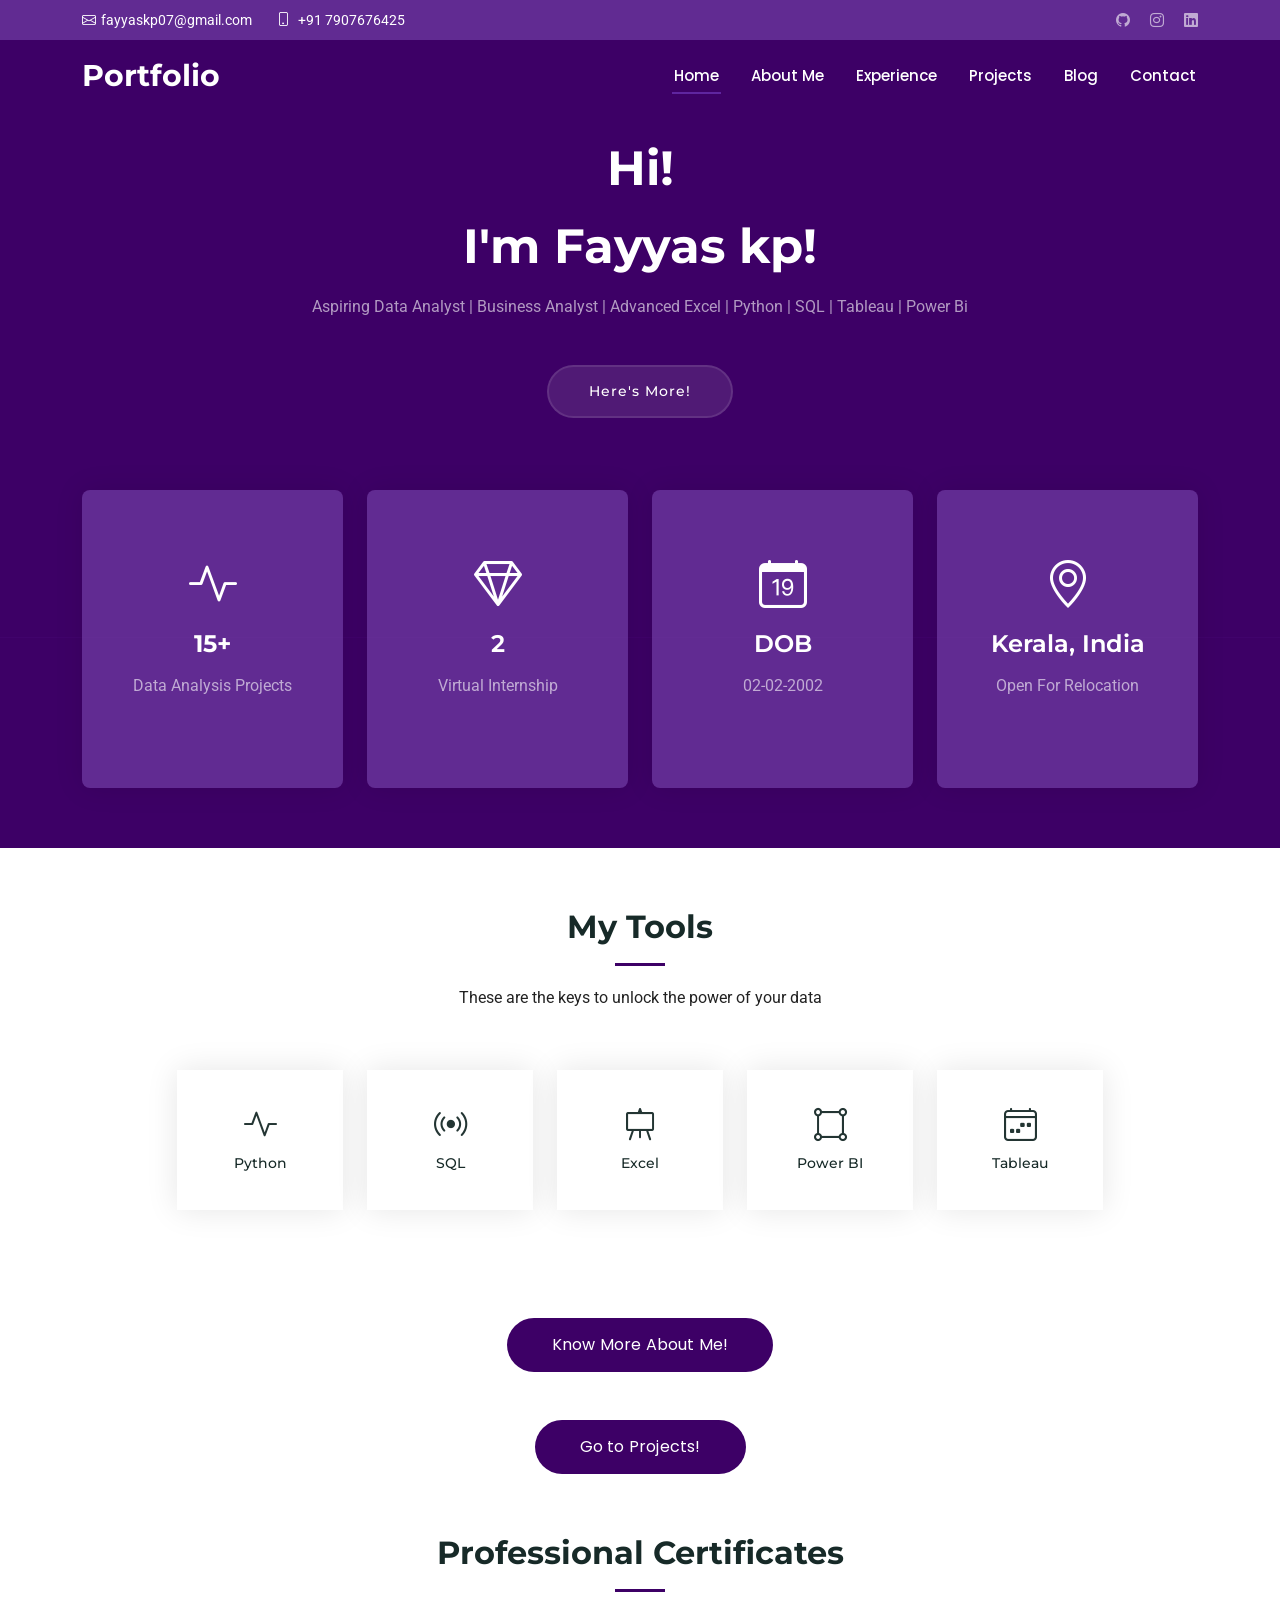
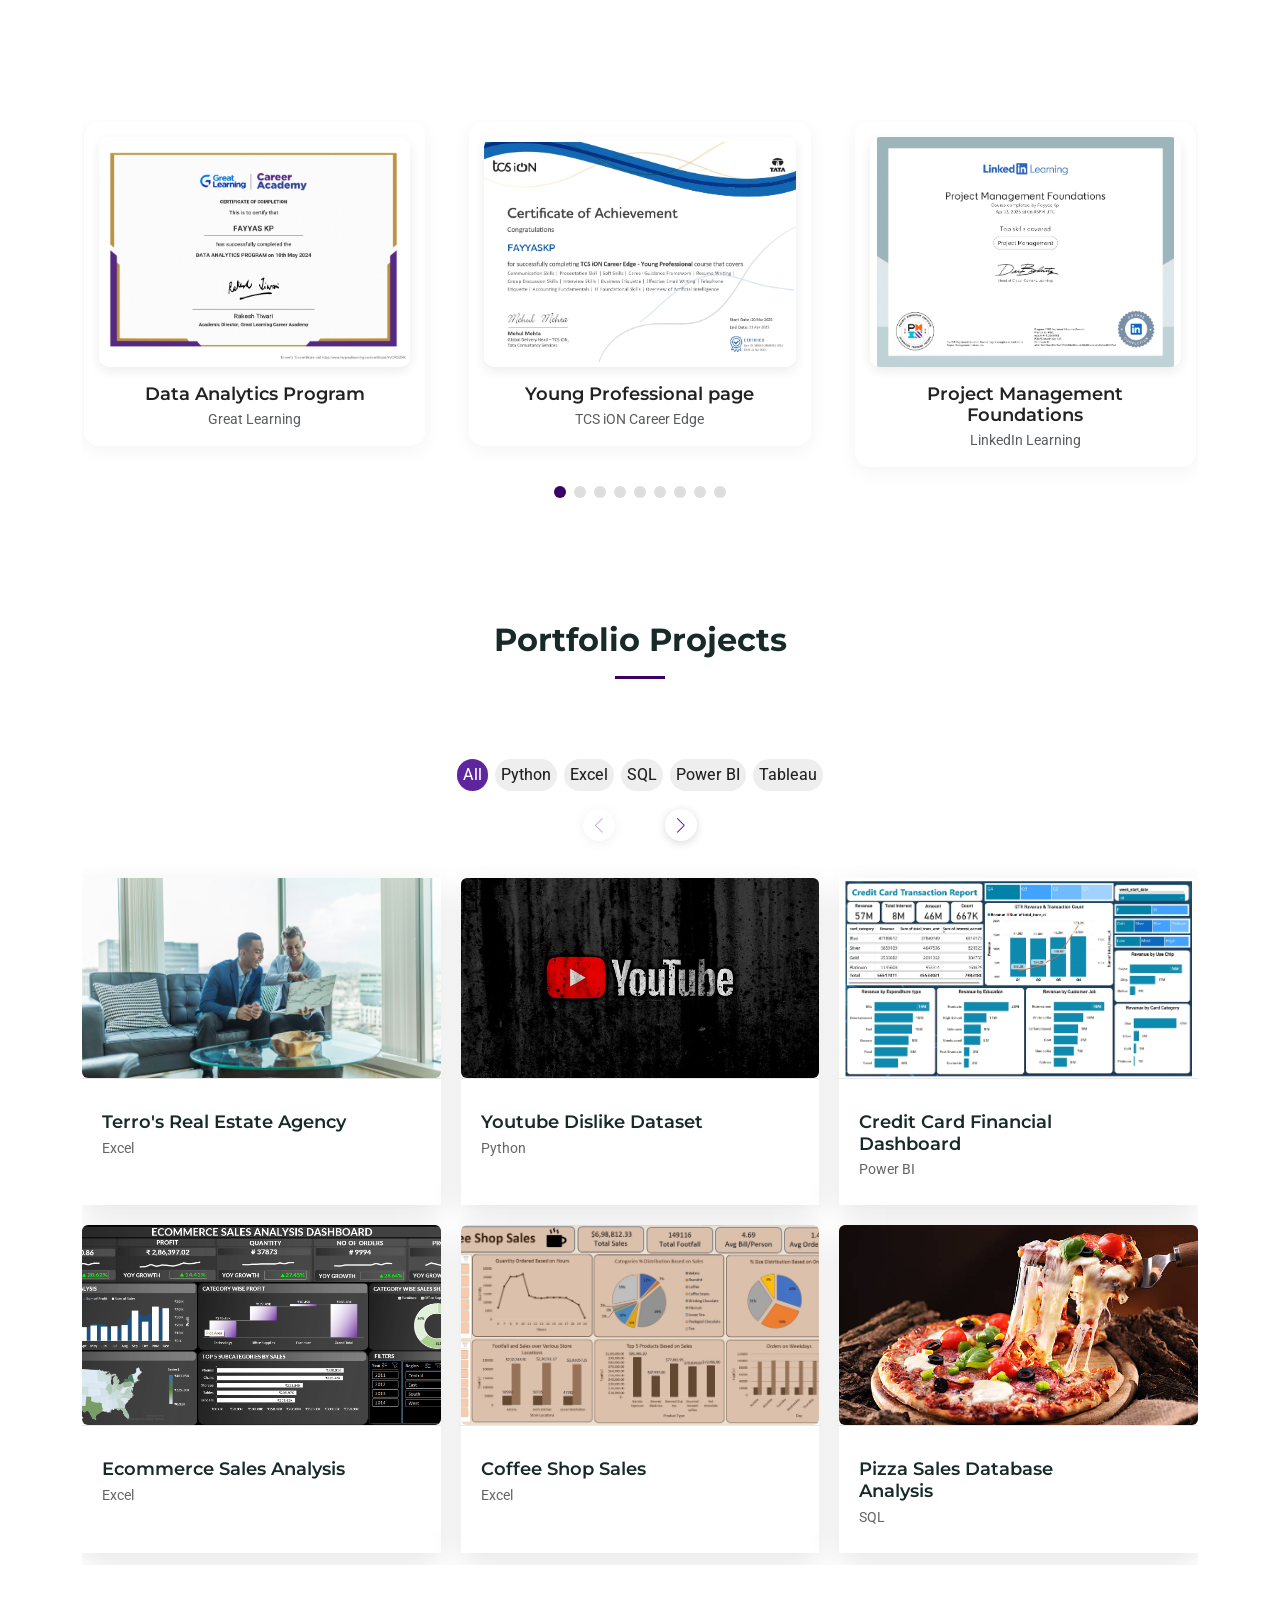
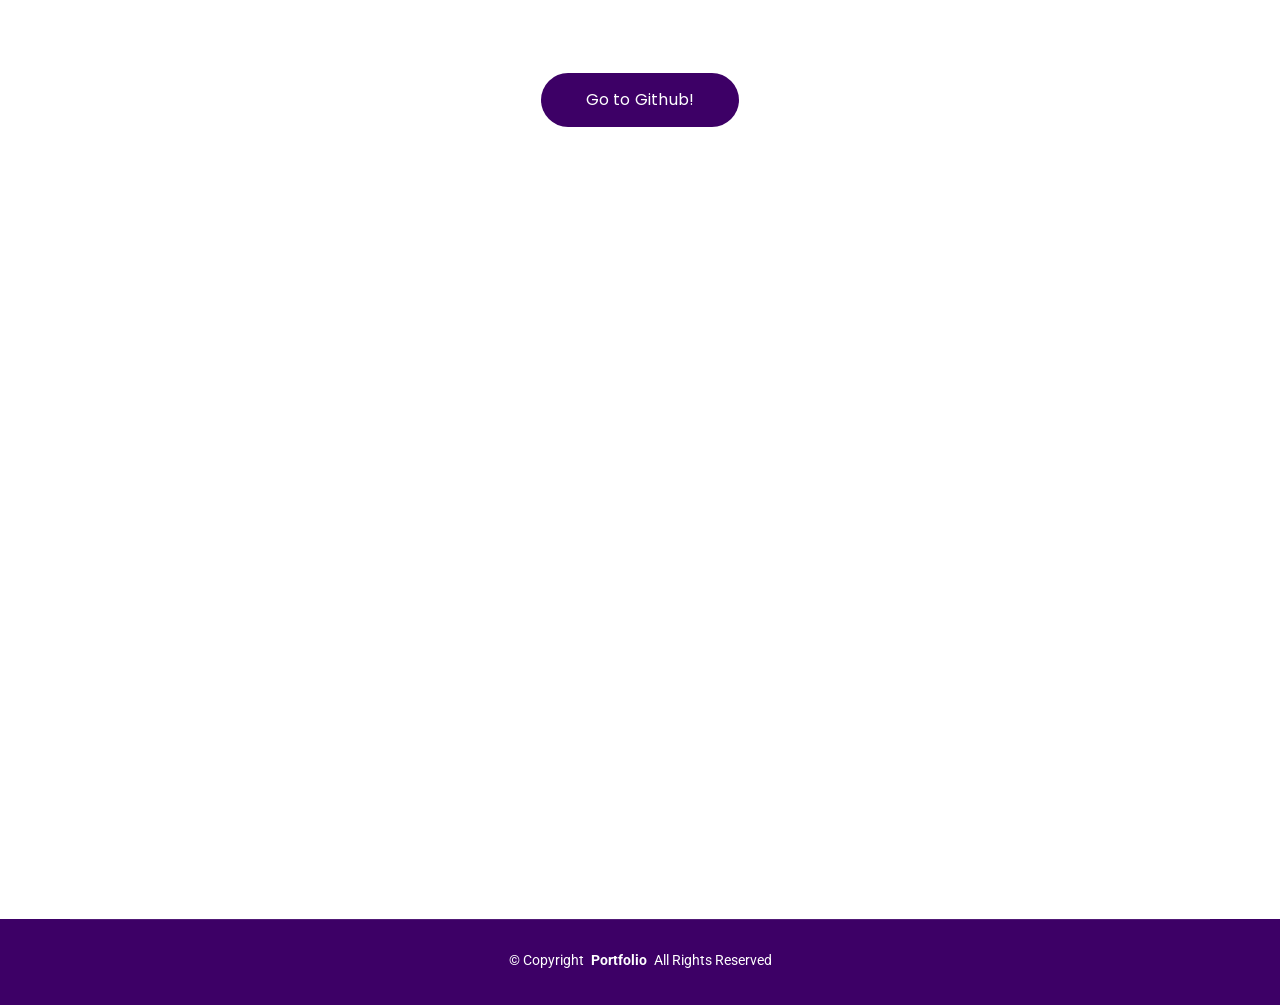
==== index.html @ 555e19c8 "Update index.html" ====
<!DOCTYPE html>
<html lang="en">

<head>
  <meta charset="utf-8">
  <meta content="width=device-width, initial-scale=1.0" name="viewport">
  <title>Index - Impact Bootstrap Template</title>
  <meta name="description" content="">
  <meta name="keywords" content="">

  <!-- Favicons -->
  <link href="assets/img/favicon.png" rel="icon">
  <link href="assets/img/apple-touch-icon.png" rel="apple-touch-icon">

  <!-- Fonts -->
  <link href="https://fonts.googleapis.com" rel="preconnect">
  <link href="https://fonts.gstatic.com" rel="preconnect" crossorigin>
  <link href="https://fonts.googleapis.com/css2?family=Roboto:ital,wght@0,100;0,300;0,400;0,500;0,700;0,900;1,100;1,300;1,400;1,500;1,700;1,900&family=Montserrat:ital,wght@0,100;0,200;0,300;0,400;0,500;0,600;0,700;0,800;0,900;1,100;1,200;1,300;1,400;1,500;1,600;1,700;1,800;1,900&family=Poppins:ital,wght@0,100;0,200;0,300;0,400;0,500;0,600;0,700;0,800;0,900;1,100;1,200;1,300;1,400;1,500;1,600;1,700;1,800;1,900&display=swap" rel="stylesheet">

  <!-- Vendor CSS Files -->
  <link href="assets/vendor/bootstrap/css/bootstrap.min.css" rel="stylesheet">
  <link href="assets/vendor/bootstrap-icons/bootstrap-icons.css" rel="stylesheet">
  <link href="assets/vendor/aos/aos.css" rel="stylesheet">
  <link href="assets/vendor/glightbox/css/glightbox.min.css" rel="stylesheet">
  <link href="assets/vendor/swiper/swiper-bundle.min.css" rel="stylesheet">

  <!-- Main CSS File -->
  <link href="assets/css/main.css" rel="stylesheet">

  <!-- =======================================================
  * Template Name: Impact
  * Template URL: https://bootstrapmade.com/impact-bootstrap-business-website-template/
  * Updated: Aug 07 2024 with Bootstrap v5.3.3
  * Author: BootstrapMade.com
  * License: https://bootstrapmade.com/license/
  ======================================================== -->
</head>

<body class="index-page">

  <header id="header" class="header fixed-top">

    <div class="topbar d-flex align-items-center">
      <div class="container d-flex justify-content-center justify-content-md-between">
   <div class="contact-info d-flex align-items-center">
          <i class="bi bi-envelope d-flex align-items-center"><a href="mailto:fayyaskp07@gmail.com">fayyaskp07@gmail.com</a></i>
          <a href="tel:+917907676425" class="d-flex align-items-center ms-4 text-decoration-none" style="color: white;">
            <i class="bi bi-phone me-2"></i><span>+91 7907676425</span></a>
        </div>

        <div class="social-links d-none d-md-flex align-items-center">
          <a href="https://github.com/Fayyas-kp" class="github"><i class="bi bi-github"></i></a>
          <a href="https://www.instagram.com/fa_yas_._/" class="instagram"><i class="bi bi-instagram"></i></a>
          <a href="https://www.linkedin.com/in/fayyas-kp-225522283/" class="linkedin"><i class="bi bi-linkedin"></i></a>
        </div>
      </div>
    </div><!-- End Top Bar -->

    <div class="branding d-flex align-items-cente">

      <div class="container position-relative d-flex align-items-center justify-content-between">
        <a href="index.html" class="logo d-flex align-items-center">
          <!-- Uncomment the line below if you also wish to use an image logo -->
          <!-- <img src="assets/img/logo.png" alt=""> -->
          <h1 class="sitename">Portfolio</h1>
          <span>.</span>
        </a>

        <nav id="navmenu" class="navmenu">
          <ul>
            <li><a href="index.html" class="active">Home<br></a></li>
            <li><a href="About-Me.html">About Me </a></li>
            <li><a href="#Experience">Experience</a></li>
            <li><a href="#Portfolio Projects">Projects</a></li>
            <li><a href="#">Blog</a></li>
            <li><a href="#contact">Contact</a></li>
          </ul>
          <i class="mobile-nav-toggle d-xl-none bi bi-list"></i>
        </nav>

      </div>

    </div>

  </header>

  <main class="main">

    <!-- Hero Section -->
    <section id="hero" class="hero section accent-background">

      <div class="container" data-aos="fade-up" data-aos-delay="100">
        <div class="row justify-content-center">
          <div class="col-lg-10 d-flex flex-column align-items-center justify-content-center">
            <h2><span>Hi!</span></h2>
            <h2><span class="accent">I'm Fayyas kp!</span></h2>
            <p>Aspiring Data Analyst | Business Analyst | Advanced Excel | Python | SQL | Tableau | Power Bi</p>
            <a href="#My Tools" class="btn-get-started mt-3">Here's More!</a>
          </div>
        </div>
      </div>

      <div class="icon-boxes position-relative" data-aos="fade-up" data-aos-delay="200">
        <div class="container position-relative">
          <div class="row gy-4 mt-5">

            <div class="col-xl-3 col-md-6">
              <div class="icon-box">
                <div class="icon"><i class="bi bi-activity"></i></div>
                <h4 class="title"><a href="" class="stretched-link">15+</a></h4>
                <p>Data Analysis Projects</p>

              </div>
            </div><!--End Icon Box -->

            <div class="col-xl-3 col-md-6">
              <div class="icon-box">
                <div class="icon"><i class="bi bi-gem"></i></div>
                <h5 style="font-weight: 640" class="title"><a href="" class="stretched-link">2</a></h5>
                <p>Virtual Internship</p>

              </div>
            </div><!--End Icon Box -->

            <div class="col-xl-3 col-md-6">
              <div class="icon-box">
                <div class="icon"><i class="bi bi-calendar-date"></i></div>
                <h5 style="font-weight: 640"class="title"><a href="" class="stretched-link">DOB</a></h5>
                <p>02-02-2002</p>

              </div>
            </div><!--End Icon Box -->

            <div class="col-xl-3 col-md-6">
              <div class="icon-box">
                <div class="icon"><i class="bi bi-geo-alt"></i></div>
                <h5 style="font-weight: 640" class="title"><a href="" class="stretched-link">Kerala, India</a></h5>
                <p>Open For Relocation</p>

              </div>
            </div><!--End Icon Box -->

          </div>
        </div>
      </div>

    </section><!-- /Hero Section -->

  <!-- My Tools Section -->
<section id="My Tools" class="services section">

  <!-- Section Title -->
  <div class="container section-title" data-aos="fade-up">
    <h2>My Tools</h2>
    <p>These are the keys to unlock the power of your data</p>
  </div><!-- End Section Title -->

  <div class="container">
    <!-- Center the row horizontally -->
    <div class="row justify-content-center gy-4">

  <div class="col-2">
        <div class="service-item  position-relative">
          <div class="icon">
            <i class="bi bi-activity"></i>
          </div>
          <h5 style="font-size: 13.5px; font-weight: 500;">Python</h5>
          
        </div>
      </div><!-- End Service Item -->

      <div class="col-2">
        <div class="service-item position-relative">
          <div class="icon">
            <i class="bi bi-broadcast"></i>
          </div>
          <h5 style="font-size: 13.5px; font-weight: 500;">SQL</h5>
           </div>
      </div><!-- End Service Item -->

      <div class="col-2">
        <div class="service-item position-relative">
          <div class="icon">
            <i class="bi bi-easel"></i>
          </div>
          <h5 style="font-size: 13.5px; font-weight: 500;">Excel</h5>
         </div>
      </div><!-- End Service Item -->

      <div class="col-2">
        <div class="service-item position-relative">
          <div class="icon">
            <i class="bi bi-bounding-box-circles"></i>
          </div>
          <h5 style="font-size: 13.5px; font-weight: 500;">Power BI</h5>
          </div>
      </div><!-- End Service Item -->

      <div class="col-2">
        <div class="service-item position-relative">
          <div class="icon">
            <i class="bi bi-calendar4-week"></i>
          </div>
          <h5 style="font-size: 13.5px; font-weight: 500;">Tableau</h5>
          </div>
      </div><!-- End Service Item -->

    </div>
  </div>
  
</section><!-- /My Tools Section -->
<div class="d-flex justify-content-center mt-5">
  <a href="About-Me.html" class="rounded-pill" style="background-color: #3D0066; color: white;  
  font-weight: 500; font-size: 16px; font-family: 'Poppins', sans-serif; letter-spacing: 0.2px;
  padding: 15px 45px; text-decoration: none; font-weight: 400;">
    Know More About Me!
  </a>
</div>

  <div class="d-flex justify-content-center mt-5">
    <a href="#Portfolio Projects" class="rounded-pill" style="background-color: #3D0066; color: white; 
      font-weight: 500; font-size: 16px; font-family: 'Poppins', sans-serif; letter-spacing: 0.2px;
    padding: 15px 45px; text-decoration: none; font-weight: 400;">
      Go to Projects!
    </a>
  </div>




 <!-- Certificate Section -->
<section id="Professional Certificates" class="testimonials section">

  <!-- Section Title -->
  <div class="container section-title" data-aos="fade-up">
    <h2>Professional Certificates</h2>
  </div><!-- End Section Title -->

<!-- CERTIFICATE SLIDER SECTION -->
<section class="portfolio-images-slider py-5 certificate-section">
  <div class="container" data-aos="fade-up">
    <div class="portfolio-details-slider swiper init-swiper">

      <!-- Swiper Configuration -->
      <script type="application/json" class="swiper-config">
        {
          "loop": true,
          "speed": 600,
          "autoplay": {
            "delay": 2000
          },
          "slidesPerView": 3,
          "spaceBetween": 40,
          "navigation": {
            "nextEl": ".swiper-button-next",
            "prevEl": ".swiper-button-prev"
          },
          "pagination": {
            "el": ".swiper-pagination",
            "type": "bullets",
            "clickable": true
          },
          "breakpoints": {
            "0": { "slidesPerView": 1 },
            "768": { "slidesPerView": 2 },
            "1024": { "slidesPerView": 3 }
          }
        }
      </script>

      <!-- Swiper Slides -->
      <div class="swiper-wrapper">

        <!-- Slide Template -->
        <div class="swiper-slide">
          <div class="certificate-card">
            <a href="https://www.mygreatlearning.com/certificate/YVCRGZRK" target="_blank">
              <img src="assets/img/Certificates/Data Analytics Program Certificate.jpg" class="certificate-img" alt="Data Analytics Program ">
            </a>
            <div class="text-center mt-3">
              <h5 class="card-title">Data Analytics Program</h5>
              <p class="card-subtitle text-muted">Great Learning</p>
            </div>
          </div>
        </div>

        <div class="swiper-slide">
          <div class="certificate-card">
              <img src="assets/img/Certificates/TCS iON Career Edge - Young Professional page.jpg" class="certificate-img" alt="Young Professional page">
            </a>
            <div class="text-center mt-3">
              <h5 class="card-title"> Young Professional page</h5>
              <p class="card-subtitle text-muted">TCS iON Career Edge</p>
            </div>
          </div>
        </div>

        <div class="swiper-slide">
          <div class="certificate-card">
            <a href="https://www.linkedin.com/learning/certificates/a11207e4900aa322e76e027fb36f8b30fecb1265b382ed1ca9e367ce380407ed?trk=share_certificate" target="_blank">
              <img src="assets/img/Certificates/Project Management Foundations - LinkedIn Learning.jpg" class="certificate-img" alt="Project Management Foundations">
            </a>
            <div class="text-center mt-3">
              <h5 class="card-title">Project Management Foundations</h5>
              <p class="card-subtitle text-muted">LinkedIn Learning</p>
            </div>
          </div>
        </div>

        <div class="swiper-slide">
          <div class="certificate-card">
            <a href="https://www.linkedin.com/learning/certificates/b6f7dbf66c6043f0cdc0f43d8ed5de3b282ab712cadaec8609ba0431cdc5e889?trk=share_certificate" target="_blank">
              <img src="assets/img/Certificates/Career Essentials in System Administration - Microsoft and LinkedIn.jpg" class="certificate-img" alt="Project Management Foundations">
            </a>
            <div class="text-center mt-3">
              <h5 class="card-title">Career Essentials in System Administration</h5>
              <p class="card-subtitle text-muted">Microsoft and LinkedIn</p>
            </div>
          </div>
        </div>

        <div class="swiper-slide">
          <div class="certificate-card">
            <a href="https://coursera.org/share/859c8447cb811071d161c494ba2b3719" target="_blank">
              <img src="assets/img/Certificates/SQL Basic- HackerRank.jpg" class="certificate-img" alt="SQL Advanced">
            </a>
            <div class="text-center mt-3">
              <h5 class="card-title">SQL Advanced</h5>
              <p class="card-subtitle text-muted">HackerRank</p>
            </div>
          </div>
        </div>
        
        <div class="swiper-slide">
          <div class="certificate-card">
            <a href="https://coursera.org/share/859c8447cb811071d161c494ba2b3719" target="_blank">
              <img src="assets/img/Certificates/Introduction to Generative AI.jpg" class="certificate-img" alt="Introduction to Generative AI">
            </a>
            <div class="text-center mt-3">
              <h5 class="card-title">Introduction to Generative AI</h5>
              <p class="card-subtitle text-muted">Coursera/p>
            </div>
          </div>
        </div>

        <div class="swiper-slide">
          <div class="certificate-card">
            <a href="https://www.life-global.org/certificate/4db1b8c9-41a8-4c95-a7a2-7c8b2720ee80" target="_blank">
              <img src="assets/img/Certificates/Data Science & Analytics HP LIFE.jpg" class="certificate-img" alt="Data Science & Analytics">
            </a>
            <div class="text-center mt-3">
              <h5 class="card-title">Data Science & Analytics</h5>
              <p class="card-subtitle text-muted">HP LIFE</p>
            </div>
          </div>
        </div>

        <div class="swiper-slide">
          <div class="certificate-card">
              <img src="assets/img/Certificates/Data Analytics and Visualization Job Simulation.jpg" class="certificate-img" alt="Data Analytics  - Accenture">
            </a>
            <div class="text-center mt-3">
              <h5 class="card-title">Data Analytics - Accenture</h5>
              <p class="card-subtitle text-muted">Forage</p>
            </div>
          </div>
        </div>

        <div class="swiper-slide">
          <div class="certificate-card">
              <img src="assets/img/Certificates/Data Visualisation Empowering Business with Effective Insights - TATA.jpg" class="certificate-img" alt="Data Visualisation - TATA ">
            </a>
            <div class="text-center mt-3">
              <h5 class="card-title">Data Visualisation - TATA </h5>
              <p class="card-subtitle text-muted">Forage</p>
            </div>
          </div>
        </div>

      </div>

      <!-- Navigation & Pagination -->
       <div class="swiper-button-prev custom-nav"></div>
      <div class="swiper-button-next custom-nav"></div>
      <div class="swiper-pagination"></div>
    </div>
  </div>
</section>

<style>

  
  .certificate-card {
    background: #fff;
    padding: 15px;
    border-radius: 15px;
    box-shadow: 0 4px 20px rgba(0, 0, 0, 0.05);
    transition: transform 0.3s ease;
  }

  .certificate-card:hover {
    transform: translateY(-5px);
  }

  .certificate-img {
    width: 100%;
    height: 230px;
    object-fit: contain;
    border-radius: 10px;
    box-shadow: 0 4px 12px rgba(0, 0, 0, 0.08);
    display: block;
    margin: 0 auto;
    transition: transform 0.3s ease;
  }

  .certificate-img:hover {
    transform: scale(1.03);
  }

  .card-title {
    font-size: 1.1rem;
    font-weight: 600;
    margin-bottom: 5px;
  }

  .card-subtitle {
    font-size: 0.9rem;
    color: #666;
  }

  /* Swiper Container Adjustments */
  .portfolio-details-slider {
    position: relative;
  }

  /* Hide Swiper nav only in certificate section */
.certificate-section .swiper-button-prev,
.certificate-section .swiper-button-next {
  display: none;
}

  
  /* Optional: Adjust space between cards if needed */
  .swiper-slide {
    padding:  2px; /* Adjust spacing between slides (cards) */
  }

  /* Adjustments for responsive design */
  @media (max-width: 768px) {
    .swiper-slide {
      padding: 0 5px; /* Reduce space between cards on smaller screens */
    }
  }
</style>












<!-- Swiper CSS -->
<link rel="stylesheet" href="https://cdn.jsdelivr.net/npm/swiper@10/swiper-bundle.min.css" />

<style>
  .portfolio-filters-wrapper {
    display: flex;
    justify-content: center;
    align-items: center;
    gap: 7px;
    margin-bottom: 20px;
    flex-wrap: wrap;
    font-weight: 430;
    position: relative;
  }

  .portfolio-flters {
    list-style: none;
    padding: 0;
    margin: 0;
    display: flex;
    gap: 7px;
    flex-wrap: wrap;
    justify-content: center;
  }

.portfolio-flters li {
  cursor: pointer;
  padding: 4px 6px;
  background-color: #eee;
  border-radius: 18px;
  transition: background-color 0.01s linear, color 0.01s linear, transform 0.01s linear;
  user-select: none;
}

  .portfolio-flters li.filter-active {
    background-color: #5F259F;
    color: #fff;
  }

 .portfolio-navigation-buttons {
  display: flex;
  justify-content: center;
  align-items: center;
  gap: 50px;
  margin-top: 40px; /* Add margin top to push buttons down */
  margin-bottom: 25px;
}


  .swiper-button-prev,
  .swiper-button-next {
    background: #fff;
    padding: 10px;
    border-radius: 50%;
    box-shadow: 0 2px 10px rgba(0, 0, 0, 0.15);
    cursor: pointer;
    width: 32px;
    height: 32px;
    display: flex;
    align-items: center;
    justify-content: center;
    transition: background-color 0.3s ease;
    color: #5F259F;
    position: static; /* Center below filters */
  }

  .swiper-button-prev::after,
  .swiper-button-next::after {
    font-size: 15px;
    color: #5F259F;
  }

  .swiper-button-prev:hover,
  .swiper-button-next:hover {
    background: #5F259F;
  }

  .swiper-button-prev:hover::after,
  .swiper-button-next:hover::after {
    color: #fff;
  }

  .portfolio-item {
    flex: 0 0 33.3333%;
    max-width: 33.3333%;
    box-sizing: border-box;
    padding: 10px;
  }

  .portfolio-item .portfolio-content img {
    width: 100%;
    height: 200px;
    object-fit: cover;
    border-radius: 6px;
  }

  .swiper-slide > .row {
    display: flex;
    flex-wrap: wrap;
  }

  .portfolio-info h4 {
    margin: 8px 0 4px;
  }

  .portfolio-info p {
    margin: 0;
    color: #555;
    font-size: 0.9rem;
  }

  /* Responsive */
  @media (max-width: 768px) {
    .portfolio-item {
      flex: 0 0 50%;
      max-width: 50%;
    }
  }

  @media (max-width: 480px) {
    .portfolio-item {
      flex: 0 0 100%;
      max-width: 100%;
    }
    .portfolio-navigation-buttons {
      flex-direction: row;
      flex-wrap: wrap;
    }
  }
</style>

<section id="portfolio-projects" class="portfolio section">
  <div class="container section-title" data-aos="fade-up">
    <h2>Portfolio Projects</h2>
  </div>

  <div class="container">
    <!-- Filter Buttons -->
    <div class="portfolio-filters-wrapper">
      <ul class="portfolio-flters" id="portfolioFilters">
        <li data-filter="*" class="filter-active">All</li>
        <li data-filter=".filter-Python">Python</li>
        <li data-filter=".filter-Excel">Excel</li>
        <li data-filter=".filter-SQL">SQL</li>
        <li data-filter=".filter-Power-BI">Power BI</li>
        <li data-filter=".filter-Tableau">Tableau</li>
      </ul>
    </div>

    <!-- Navigation Buttons Below Filters -->
    <div class="portfolio-navigation-buttons">
      <div class="swiper-button-prev"></div>
      <div class="swiper-button-next"></div>
    </div>

    <!-- Swiper Slider -->
    <div class="swiper portfolio-project-swiper">
      <div class="swiper-wrapper" id="portfolioSlidesWrapper">
        <!-- Slides dynamically injected by JS -->
      </div>
    </div>
  </div>
</section>


<!-- Swiper JS -->
<script src="https://cdn.jsdelivr.net/npm/swiper@10/swiper-bundle.min.js"></script>

<script>
  const projects = [
    {
      title: "Terro's Real Estate Agency",
      category: "filter-Excel",
      img: "assets/img/Projects/Excel/Terro's Real Estate Agency/Terro's Real Estate Agency.jpg",
      link: "Terro's Real Estate Agency copy.html"
    },
    {
      title: "Youtube Dislike Dataset",
      category: "filter-Python",
      img: "assets/img/Projects/Python/Youtube Dislike Dataset/youtube_dislike_dataset.jpg",
      link: "Youtube Dislike Dataset.html"
    },
    {
      title: "Credit Card Financial Dashboard",
      category: "filter-Power-BI",
      img: "assets/img/Projects/Power Bi/Credit Card Financial Dashboard/Credit Card Financial Dashboard-Transaction.jpg",
      link: "Credit Card Financial Dashboard.html"
    },
    {
      title: "Ecommerce Sales Analysis",
      category: "filter-Excel",
      img: "assets/img/Projects/Excel/Ecommerce Sales Analysis/Ecommerce Sales Analysis.png",
      link: "Ecommerce Sales Analysis.html"
    },
    {
      title: "Coffee Shop Sales",
      category: "filter-Excel",
      img: "assets/img/Projects/Excel/Coffee Shop Sales/Dashboard.jpg",
      link: "Coffee Shop Sales.html"
    },
    {
      title: "Pizza Sales Database Analysis",
      category: "filter-SQL",
      img: "assets/img/Projects/SQL/Pizza Sales Database Analysis Project/Pizza.jpg",
      link: "Pizza Sales Database Analysis Project.html"
    },
    {
      title: "Music Database Analysis",
      category: "filter-SQL",
      img: "assets/img/Projects/SQL/Music Database Analysis/Music_Store.jpg",
      link: "Music Database Analysis.html"
    },
    {
      title: "Vrinda Store Data Analysis",
      category: "filter-Excel",
      img: "assets/img/Projects/Excel/Vrinda Store Data Analysis/Vrinda Store Data Dashboard.jpg",
      link: "Vrinda Store Data Analysis.html"
    },
    {
      title: "Spotify Music Analysis",
      category: "filter-Power-BI",
      img: "assets/img/Projects/Power Bi/Spotify Music Analysis/Spotify Dashboard.jpg",
      link: "Spotify Music Analysis.html"
    },
    {
      title: "Weather Data Analysis",
      category: "filter-Python",
      img: "assets/img/Projects/Python/Weather Data Analysis/The Weather Dataset.jpg",
      link: "Weather Data Analysis.html"
    },
    {
      title: "Airbnb NYC 2019",
      category: "filter-Tableau",
      img: "assets/img/Projects/Tableau/Airbnb NYC 2019/Dashboard.jpg",
      link: "Airbnb NYC 2019.html"
    },
    {
      title: "Car Insurance Claim Analysis",
      category: "filter-Tableau",
      img: "assets/img/Projects/Tableau/Car Insurance Claim Analysis/Dashboards/Dashboard4.jpg",
      link: "Car Insurance Claim Analysis.html"
    },

  ];

  const wrapper = document.getElementById('portfolioSlidesWrapper');

  function renderSlides(filteredProjects) {
    wrapper.innerHTML = '';
    const slides = [];

    for (let i = 0; i < filteredProjects.length; i += 6) {
      const slideProjects = filteredProjects.slice(i, i + 6);
      const projectHTML = slideProjects.map(p => `
        <div class="portfolio-item ${p.category}">
          <div class="portfolio-content h-100">
            <a href="${p.link}">
              <img src="${p.img}" alt="${p.title}">
            </a>
            <div class="portfolio-info">
              <h4><a href="${p.link}" title="More Details">${p.title}</a></h4>
              <p>${p.category.replace("filter-", "").replace("-", " ")}</p>
            </div>
          </div>
        </div>
      `).join('');

      slides.push(`
        <div class="swiper-slide">
          <div class="row">
            ${projectHTML}
          </div>
        </div>
      `);
    }

    wrapper.innerHTML = slides.join('');
    swiper.update();
  }

  const swiper = new Swiper('.portfolio-project-swiper', {
    loop: false,
    navigation: {
      nextEl: '.swiper-button-next',
      prevEl: '.swiper-button-prev',
    },
    spaceBetween: 30,
  });

  renderSlides(projects);

  document.querySelectorAll('#portfolioFilters li').forEach(filterBtn => {
    filterBtn.addEventListener('click', () => {
      document.querySelectorAll('#portfolioFilters li').forEach(btn => btn.classList.remove('filter-active'));
      filterBtn.classList.add('filter-active');

      const filterValue = filterBtn.getAttribute('data-filter');
      const filtered = filterValue === '*' ? projects : projects.filter(p => `.${p.category}` === filterValue || p.category === filterValue.replace('.', ''));
      renderSlides(filtered);
    });
  });
</script>


    
  <div class="d-flex justify-content-center mt-5">
    <a href="https://github.com/Fayyas-kp" class="rounded-pill" style="background-color: #3D0066; color: white; 
      font-weight: 500; font-size: 16px; font-family: 'Poppins', sans-serif; letter-spacing: 0.2px;
    padding: 15px 45px; text-decoration: none; font-weight: 400;">
      Go to Github!
    </a>
  </div>

   

    <!-- Contact Section -->
    <section id="contact" class="contact section">

      <!-- Section Title -->
      <div class="container section-title" data-aos="fade-up">
        <h2>Let's Connect!</h2>
      </div><!-- End Section Title -->

      <div class="container" data-aos="fade-up" data-aos-delay="100">

        <div class="row gx-lg-0 gy-4">

          <div class="col-lg-4">
            <div class="info-container d-flex flex-column align-items-center justify-content-center">
              <div class="info-item d-flex" data-aos="fade-up" data-aos-delay="200">
                <i class="bi bi-geo-alt flex-shrink-0"></i>
                <div>
                  <h3>Location:</h3>
                  <p>India(Open For Relocation)</p>
                </div>
              </div><!-- End Info Item -->

              <div class="info-item d-flex" data-aos="fade-up" data-aos-delay="300">
                <a href="tel:+917907676425">
                  <i class="bi bi-telephone flex-shrink-0"></i>
                </a>
                <div>
                  <h3>Call Us</h3>
                  <p><a href="tel:+917907676425" style="color: white;">+91 7907676425</a></p>
                </div>
              </div><!-- End Info Item -->
              

              <div class="info-item d-flex" data-aos="fade-up" data-aos-delay="400">
                <a href="mailto:fayyaskp07@gmail.com">
                  <i class="bi bi-envelope flex-shrink-0"></i>
                </a>
                <div>
                  <h3>Email:</h3>
                  <p><a href="mailto:fayyaskp07@gmail.com" style="color: white;">fayyaskp07@gmail.com</a></p>
                </div>
              </div><!-- End Info Item -->

              <div class="info-item d-flex" data-aos="fade-up" data-aos-delay="500">
                <a href="https://www.linkedin.com/in/fayyas-kp-225522283/" target="_blank">
                  <i class="bi bi-linkedin flex-shrink-0"></i>
                </a>
                <div>
                  <h3>
                    <a href="https://www.linkedin.com/in/fayyas-kp-225522283/" target="_blank" style="color: white;">LinkedIn:</a>
                  </h3>
                  <p>Let's Chat!</p>
                </div>
              </div><!-- End Info Item -->

            </div>

          </div>

          <div class="col-lg-8">
            <form
            action="https://formspree.io/f/xeoapaev"
            method="POST"
          >
                        <!-- Don't forget to update the email address above! -->
            
              <!-- Optional Settings -->
              <input type="hidden" name="_captcha" value="false">
              <input type="hidden" name="_next" value="https://yourdomain.com/thankyou.html">
            
              <div class="row gy-4">
                <div class="col-md-4">
                  <input type="text" name="name" class="form-control  ms-2" placeholder="Your Name" required>
                </div>
            
                <div class="col-md-6">
                  <input type="email" name="email" class="form-control ms-2" placeholder="Your Email" required>
                </div>
            
                <div class="col-md-12">
                  <input type="text" name="subject" class="form-control ms-2" placeholder="Subject" required>
                </div>
            
                <div class="col-md-12">
                  <textarea name="message" class="form-control ms-2" rows="8" placeholder="Message" required></textarea>
                </div>
            
                <div class="d-flex justify-content-center mt-5">
                  <button type="submit" class="rounded-pill" style="background-color: #3D0066; color: white; 
                    font-weight: 400; font-size: 16px; font-family: 'Poppins', sans-serif; letter-spacing: 0.2px;
                    padding: 15px 45px; border: none;">
                    Send Message
                  </button>
                </div>
              </div>
            </form>
            
            
          </div><!-- End Contact Form -->

        </div>

      </div>

    </section><!-- /Contact Section -->

  </main>

  <footer id="footer" class="footer accent-background">

    <div class="container copyright text-center mt-4">
      <p>© <span>Copyright</span> <strong class="px-1 sitename">Portfolio</strong> <span>All Rights Reserved</span></p>
      <div class="credits">
        <!-- All the links in the footer should remain intact. -->
        <!-- You can delete the links only if you've purchased the pro version. -->
        <!-- Licensing information: https://bootstrapmade.com/license/ -->
        <!-- Purchase the pro version with working PHP/AJAX contact form: [buy-url] -->
      </div>
    </div>

  </footer>

  <!-- Scroll Top -->
  <a href="#" id="scroll-top" class="scroll-top d-flex align-items-center justify-content-center"><i class="bi bi-arrow-up-short"></i></a>

  <!-- Preloader -->
  <div id="preloader"></div>

  <!-- Vendor JS Files -->
  <script src="assets/vendor/bootstrap/js/bootstrap.bundle.min.js"></script>
  <script src="assets/vendor/php-email-form/validate.js"></script>
  <script src="assets/vendor/aos/aos.js"></script>
  <script src="assets/vendor/glightbox/js/glightbox.min.js"></script>
  <script src="assets/vendor/swiper/swiper-bundle.min.js"></script>
  <script src="assets/vendor/purecounter/purecounter_vanilla.js"></script>
  <script src="assets/vendor/imagesloaded/imagesloaded.pkgd.min.js"></script>
  <script src="assets/vendor/isotope-layout/isotope.pkgd.min.js"></script>

  <!-- Main JS File -->
  <script src="assets/js/main.js"></script>

</body>

</html>
---- assets/css/main.css ----
/**
* Template Name: Impact
* Template URL: https://bootstrapmade.com/impact-bootstrap-business-website-template/
* Updated: Aug 07 2024 with Bootstrap v5.3.3
* Author: BootstrapMade.com
* License: https://bootstrapmade.com/license/
*/

/*--------------------------------------------------------------
# Font & Color Variables
# Help: https://bootstrapmade.com/color-system/
--------------------------------------------------------------*/
/* Fonts */
:root {
  --default-font: "Roboto",  system-ui, -apple-system, "Segoe UI", Roboto, "Helvetica Neue", Arial, "Noto Sans", "Liberation Sans", sans-serif, "Apple Color Emoji", "Segoe UI Emoji", "Segoe UI Symbol", "Noto Color Emoji";
  --heading-font: "Montserrat",  sans-serif;
  --nav-font: "Poppins",  sans-serif;
}

/* Global Colors - The following color variables are used throughout the website. Updating them here will change the color scheme of the entire website */
:root { 
  --background-color: #ffffff; /* Background color for the entire website, including individual sections */
  --default-color: #222222; /* Default color used for the majority of the text content across the entire website */
  --heading-color: #172a28; /* Color for headings, subheadings and title throughout the website */
  --accent-color: #3D0066; /* Accent color that represents your brand on the website. It's used for buttons, links, and other elements that need to stand out */
  --surface-color: #ffffff; /* The surface color is used as a background of boxed elements within sections, such as cards, icon boxes, or other elements that require a visual separation from the global background. */
  --contrast-color: #ffffff; /* Contrast color for text, ensuring readability against backgrounds of accent, heading, or default colors. */
}

/* Nav Menu Colors - The following color variables are used specifically for the navigation menu. They are separate from the global colors to allow for more customization options */
:root {
  --nav-color: #ffffff;  /* The default color of the main navmenu links */
  --nav-hover-color:#5F259F; /* Applied to main navmenu links when they are hovered over or active */
  --nav-mobile-background-color: #ffffff; /* Used as the background color for mobile navigation menu */
  --nav-dropdown-background-color: #ffffff; /* Used as the background color for dropdown items that appear when hovering over primary navigation items */
  --nav-dropdown-color: #3D0066; /* Used for navigation links of the dropdown items in the navigation menu. */
  --nav-dropdown-hover-color: #5F259F; /* Similar to --nav-hover-color, this color is applied to dropdown navigation links when they are hovered over. */
}

/* Color Presets - These classes override global colors when applied to any section or element, providing reuse of the sam color scheme. */

.light-background {
  --background-color: #f2f9f9;
  --surface-color: #ffffff;
}

.dark-background {
  --background-color: #060606;
  --default-color: #ffffff;
  --heading-color: #ffffff;
  --surface-color: #252525;
  --contrast-color: #ffffff;
}

.accent-background {
  --background-color:#3D0066;
  --default-color: #ffffff;
  --heading-color: #ffffff;
  --accent-color: #ffffff;
  --surface-color:#5F259F;
  --contrast-color: #ffffff;
}
@media only screen and (max-width: 480px) {
  iframe {
    height: 500px; /* Adjust based on PDF length */
  }
}
/* Smooth scroll */
:root {
  scroll-behavior: smooth;
}



/*--------------------------------------------------------------
# General Styling & Shared Classes
--------------------------------------------------------------*/
body {
  color: var(--default-color);
  background-color: var(--background-color);
  font-family: var(--default-font);
}

a {
  color: var(--accent-color);
  text-decoration: none;
  transition: 0.3s;
}

a:hover {
  color: color-mix(in srgb, var(--accent-color), transparent 25%);
  text-decoration: none;
}

h1,
h2,
h3,
h4,
h5,
h6 {
  color: var(--heading-color);
  font-family: var(--heading-font);
}


/* Pulsating Play Button
------------------------------*/
.pulsating-play-btn {
  width: 94px;
  height: 94px;
  background: radial-gradient(var(--accent-color) 50%, color-mix(in srgb, var(--accent-color), transparent 75%) 52%);
  border-radius: 50%;
  display: block;
  position: relative;
  overflow: hidden;
}

.pulsating-play-btn:before {
  content: "";
  position: absolute;
  width: 120px;
  height: 120px;
  animation-delay: 0s;
  animation: pulsate-play-btn 2s;
  animation-direction: forwards;
  animation-iteration-count: infinite;
  animation-timing-function: steps;
  opacity: 1;
  border-radius: 50%;
  border: 5px solid color-mix(in srgb, var(--accent-color), transparent 30%);
  top: -15%;
  left: -15%;
  background: rgba(198, 16, 0, 0);
}

.pulsating-play-btn:after {
  content: "";
  position: absolute;
  left: 50%;
  top: 50%;
  transform: translateX(-40%) translateY(-50%);
  width: 0;
  height: 0;
  border-top: 10px solid transparent;
  border-bottom: 10px solid transparent;
  border-left: 15px solid #fff;
  z-index: 100;
  transition: all 400ms cubic-bezier(0.55, 0.055, 0.675, 0.19);
}

.pulsating-play-btn:hover:before {
  content: "";
  position: absolute;
  left: 50%;
  top: 50%;
  transform: translateX(-40%) translateY(-50%);
  width: 0;
  height: 0;
  border: none;
  border-top: 10px solid transparent;
  border-bottom: 10px solid transparent;
  border-left: 15px solid #fff;
  z-index: 200;
  animation: none;
  border-radius: 0;
}

.pulsating-play-btn:hover:after {
  border-left: 15px solid var(--accent-color);
  transform: scale(20);
}

@keyframes pulsate-play-btn {
  0% {
    transform: scale(0.6, 0.6);
    opacity: 1;
  }

  100% {
    transform: scale(1, 1);
    opacity: 0;
  }
}



/* PHP Email Form Messages
------------------------------*/
.php-email-form .error-message {
  display: none;
  background: #df1529;
  color: #ffffff;
  text-align: left;
  padding: 15px;
  margin-bottom: 24px;
  font-weight: 600;
}

.php-email-form .sent-message {
  display: none;
  color: #ffffff;
  background:#5F259F;
  text-align: center;
  padding: 15px;
  margin-bottom: 24px;
  font-weight: 600;
}

.php-email-form .loading {
  display: none;
  background: var(--surface-color);
  text-align: center;
  padding: 15px;
  margin-bottom: 24px;
}

.php-email-form .loading:before {
  content: "";
  display: inline-block;
  border-radius: 50%;
  width: 24px;
  height: 24px;
  margin: 0 10px -6px 0;
  border: 3px solid var(--accent-color);
  border-top-color: var(--surface-color);
  animation: php-email-form-loading 1s linear infinite;
}

@keyframes php-email-form-loading {
  0% {
    transform: rotate(0deg);
  }

  100% {
    transform: rotate(360deg);
  }
}




/*--------------------------------------------------------------
# Navigation Menu
--------------------------------------------------------------*/
/* Desktop Navigation */
@media (min-width: 1200px) {
  .navmenu {
    padding: 0;
  }

  .navmenu ul {
    margin: 0;
    padding: 0;
    display: flex;
    list-style: none;
    align-items: center;
  }

  .navmenu li {
    position: relative;
  }

  .navmenu>ul>li {
    white-space: nowrap;
    padding: 15px 14px;
  }

  .navmenu>ul>li:last-child {
    padding-right: 0;
  }

  .navmenu a,
  .navmenu a:focus {
    color: var(--nav-color);
    font-size: 15px;
    padding: 0 2px;
    font-family: var(--nav-font);
    font-weight: 500;
    display: flex;
    align-items: center;
    justify-content: space-between;
    white-space: nowrap;
    transition: 0.3s;
    position: relative;
  }

  .navmenu a i,
  .navmenu a:focus i {
    font-size: 12px;
    line-height: 0;
    margin-left: 5px;
    transition: 0.3s;
  }

  .navmenu>ul>li>a:before {
    content: "";
    position: absolute;
    height: 2px;
    bottom: -6px;
    left: 0;
    background-color: var(--nav-hover-color);
    visibility: hidden;
    width: 0px;
    transition: all 0.3s ease-in-out 0s;
  }

  .navmenu a:hover:before,
  .navmenu li:hover>a:before,
  .navmenu .active:before {
    visibility: visible;
    width: 100%;
  }

  .navmenu li:hover>a,
  .navmenu .active,
  .navmenu .active:focus {
    color: var(--nav-color);
  }

  .navmenu .dropdown ul {
    margin: 0;
    padding: 10px 0;
    background: var(--nav-dropdown-background-color);
    display: block;
    position: absolute;
    visibility: hidden;
    left: 14px;
    top: 130%;
    opacity: 0;
    transition: 0.3s;
    border-radius: 4px;
    z-index: 99;
    box-shadow: 0px 0px 30px rgba(0, 0, 0, 0.1);
  }

  .navmenu .dropdown ul li {
    min-width: 200px;
  }

  .navmenu .dropdown ul a {
    padding: 10px 20px;
    font-size: 15px;
    text-transform: none;
    color: var(--nav-dropdown-color);
  }

  .navmenu .dropdown ul a i {
    font-size: 12px;
  }

  .navmenu .dropdown ul a:hover,
  .navmenu .dropdown ul .active:hover,
  .navmenu .dropdown ul li:hover>a {
    color: var(--nav-dropdown-hover-color);
  }

  .navmenu .dropdown:hover>ul {
    opacity: 1;
    top: 100%;
    visibility: visible;
  }

  .navmenu .dropdown .dropdown ul {
    top: 0;
    left: -90%;
    visibility: hidden;
  }

  .navmenu .dropdown .dropdown:hover>ul {
    opacity: 1;
    top: 0;
    left: -100%;
    visibility: visible;
  }
}

/*--------------------------------------------------------------
/* Global Header */
.header {
  --background-color: #3D0066;
  --heading-color: #ffffff;
  color: var(--default-color);
  transition: all 0.5s;
  z-index: 997;
  background-color: var(--background-color);
}

.header .topbar {
  background-color: color-mix(in srgb, #5F259F 50%, white 10%);
  height: 40px;
  padding: 0;
  font-size: 14px;
  transition: all 0.5s;
}

.header .topbar .contact-info i {
  font-style: normal;
  color: var(--contrast-color);
}

.header .topbar .contact-info i a,
.header .topbar .contact-info i span {
  padding-left: 5px;
  color: var(--contrast-color);
}

@media (max-width: 575px) {
  .header .topbar .contact-info i a,
  .header .topbar .contact-info i span {
    font-size: 13px;
  }
}

.header .topbar .contact-info i a {
  line-height: 0;
  transition: 0.3s;
}

.header .topbar .contact-info i a:hover {
  color: var(--contrast-color);
  text-decoration: underline;
}

.header .topbar .social-links {
  display: flex;
  justify-content: flex-end; /* Ensure social links are positioned at the right */
  z-index: 9999; /* Ensure social links are above other elements */
}

.header .topbar .social-links a {
  color: color-mix(in srgb, var(--contrast-color), transparent 40%);
  line-height: 0;
  transition: 0.3s;
  margin-left: 20px;
}

.header .topbar .social-links a:hover {
  color: var(--contrast-color);
}

@media (max-width: 575px) {
  .header .topbar .social-links {
    display: flex;
    justify-content: center; /* Center the social links on mobile */
    margin-top: 10px;
    z-index: 9999; /* Ensure it appears above other elements */
  }

  .header .topbar .social-links a {
    margin-left: 10px; /* Adjust spacing */
    font-size: 18px; /* Adjust icon size */
    color: var(--contrast-color); /* Ensure icons are visible */
  }
}

/* Branding */
.header .branding {
  min-height: 60px;
  padding: 10px 0;
}

.header .logo {
  line-height: 1;
}

.header .logo img {
  max-height: 36px;
  margin-right: 8px;
}

.header .logo h1 {
  font-size: 30px;
  margin: 0;
  font-weight: 700;
  color: var(--heading-color);
}

.header .logo span {
  font-size: 32px;
  margin-left: 2px;
  color: var(--nav-hover-color);
}

.scrolled .header {
  box-shadow: 0px 0 18px rgba(0, 0, 0, 0.1);
}

.logo span {
  display: none;
}


/* Mobile Navigation */
@media (max-width: 1199px) {
  .mobile-nav-toggle {
    color: var(--nav-color);
    font-size: 28px;
    line-height: 0;
    margin-right: 10px;
    cursor: pointer;
    transition: color 0.3s;
  }

  .navmenu {
    padding: 0;
    z-index: 9997;
  }

  .navmenu ul {
    display: none;
    list-style: none;
    position: absolute;
    inset: 60px 20px 20px 20px;
    padding: 10px 0;
    margin: 0;
    border-radius: 6px;
    background-color: color-mix(in srgb, #5F259F 50%, white 5%); /* Brightened background */
    border: 1px solid color-mix(in srgb, var(--default-color), transparent 90%);
    box-shadow: 0 4px 12px rgba(0, 0, 0, 0.1);
    overflow-y: auto;
    transition: 0.3s;
    z-index: 9998;
  }

  .navmenu a,
  .navmenu a:focus {
    color: #ffffff; /* Changed to white */
    padding: 10px 20px;
    font-family: var(--nav-font);
    font-size: 15px;
    font-weight: 400;
    display: flex;
    align-items: center;
    justify-content: space-between;
    white-space: nowrap;
    transition: 0.3s;
  }

  .navmenu a i,
  .navmenu a:focus i {
    font-size: 12px;
    line-height: 0;
    margin-left: 5px;
    width: 30px;
    height: 30px;
    display: flex;
    align-items: center;
    justify-content: center;
    border-radius: 50%;
    transition: 0.3s;
    background-color: color-mix(in srgb, var(--accent-color), transparent 90%);
  }

  .navmenu a i:hover,
  .navmenu a:focus i:hover {
    background-color: var(--accent-color);
    color: var(--contrast-color);
  }

  .navmenu .active i,
  .navmenu .active:focus i {
    background-color: var(--accent-color);
    color: var(--contrast-color);
    transform: rotate(180deg);
  }

  .navmenu .dropdown ul {
    position: static;
    display: none;
    z-index: 99;
    padding: 10px 0;
    margin: 10px 20px;
    background-color: var(--nav-dropdown-background-color);
    transition: all 0.5s ease-in-out;
  }

  .navmenu .dropdown ul ul {
    background-color: rgba(33, 37, 41, 0.1);
  }

  .navmenu .dropdown>.dropdown-active {
    display: block;
    background-color: rgba(33, 37, 41, 0.03);
  }

  .mobile-nav-active {
    overflow: hidden;
  }

  .mobile-nav-active .mobile-nav-toggle {
    color: #fff;
    position: absolute;
    font-size: 32px;
    top: 15px;
    right: 15px;
    margin-right: 0;
    z-index: 9999;
  }

  .mobile-nav-active .navmenu {
    position: fixed;
    overflow: hidden;
    inset: 0;
    background: rgba(33, 37, 41, 0.8);
    transition: 0.3s;
  }

  .mobile-nav-active .navmenu>ul {
    display: block;
  }
}


/*--------------------------------------------------------------
# Global Footer
--------------------------------------------------------------*/
.footer {
  color: var(--default-color);
  background-color: var(--background-color);
  font-size: 14px;
  position: relative;
}

.footer .footer-top {
  padding-top: 50px;
}

.footer .footer-about .logo {
  line-height: 1;
  margin-bottom: 25px;
}

.footer .footer-about .logo img {
  max-height: 40px;
  margin-right: 6px;
}

.footer .footer-about .logo span {
  color: var(--heading-color);
  font-size: 30px;
  font-weight: 700;
  letter-spacing: 1px;
  font-family: var(--heading-font);
}

.footer .footer-about p {
  font-size: 14px;
  font-family: var(--heading-font);
}

.footer .social-links a {
  display: flex;
  align-items: center;
  justify-content: center;
  width: 40px;
  height: 40px;
  border-radius: 50%;
  border: 1px solid color-mix(in srgb, var(--default-color), transparent 50%);
  font-size: 16px;
  color: color-mix(in srgb, var(--default-color), transparent 50%);
  margin-right: 10px;
  transition: 0.3s;
}

.footer .social-links a:hover {
  color: var(--default-color);
  border-color: var(--default-color);
}

.footer h4 {
  font-size: 16px;
  font-weight: bold;
  position: relative;
  padding-bottom: 12px;
}

.footer .footer-links {
  margin-bottom: 30px;
}

.footer .footer-links ul {
  list-style: none;
  padding: 0;
  margin: 0;
}

.footer .footer-links ul i {
  padding-right: 2px;
  font-size: 12px;
  line-height: 0;
}

.footer .footer-links ul li {
  padding: 10px 0;
  display: flex;
  align-items: center;
}

.footer .footer-links ul li:first-child {
  padding-top: 0;
}

.footer .footer-links ul a {
  color: color-mix(in srgb, var(--default-color), transparent 30%);
  display: inline-block;
  line-height: 1;
}

.footer .footer-links ul a:hover {
  color: var(--default-color);
}

.footer .footer-contact p {
  margin-bottom: 5px;
}

.footer .copyright {
  padding-top: 30px;
  padding-bottom: 30px;
  border-top: 1px solid color-mix(in srgb, var(--default-color), transparent 90%);
}

.footer .copyright p {
  margin-bottom: 0;
}

.footer .credits {
  margin-top: 4px;
  font-size: 13px;
}

/*--------------------------------------------------------------
# Preloader
--------------------------------------------------------------*/
#preloader {
  position: fixed;
  inset: 0;
  z-index: 999999;
  overflow: hidden;
  background: var(--background-color);
  transition: all 0.6s ease-out;
}

#preloader:before {
  content: "";
  position: fixed;
  top: calc(50% - 30px);
  left: calc(50% - 30px);
  border: 6px solid #ffffff;
  border-color: var(--accent-color) transparent var(--accent-color) transparent;
  border-radius: 50%;
  width: 60px;
  height: 60px;
  animation: animate-preloader 1.5s linear infinite;
}

@keyframes animate-preloader {
  0% {
    transform: rotate(0deg);
  }

  100% {
    transform: rotate(360deg);
  }
}

/*--------------------------------------------------------------
# Scroll Top Button
--------------------------------------------------------------*/
.scroll-top {
  position: fixed;
  visibility: hidden;
  opacity: 0;
  right: 15px;
  bottom: -15px;
  z-index: 99999;
  background-color: var(--accent-color);
  width: 44px;
  height: 44px;
  border-radius: 50px;
  transition: all 0.4s;
}

.scroll-top i {
  font-size: 24px;
  color: var(--contrast-color);
  line-height: 0;
}

.scroll-top:hover {
  background-color: color-mix(in srgb, var(--accent-color), transparent 20%);
  color: var(--contrast-color);
}

.scroll-top.active {
  visibility: visible;
  opacity: 1;
  bottom: 15px;
}

/*--------------------------------------------------------------
# Disable aos animation delay on mobile devices
--------------------------------------------------------------*/
@media screen and (max-width: 768px) {
  [data-aos-delay] {
    transition-delay: 0 !important;
  }
}

/*--------------------------------------------------------------
# Global Page Titles & Breadcrumbs
--------------------------------------------------------------*/
.page-title {
  --background-color: var(--accent-color);
  --default-color: #fff;
  --heading-color: #fff;
  color: var(--default-color);
  background-color: var(--background-color);
  position: relative;
}

.page-title .heading {
  padding: 160px 0 80px 0;
  border-top: 1px solid color-mix(in srgb, var(--default-color), transparent 90%);
}

.page-title .heading h1 {
  font-size: 38px;
  font-weight: 700;
}

.page-title nav {
  background-color: color-mix(in srgb, var(--default-color), transparent 92%);
  padding: 20px 0;
}

.page-title nav ol {
  display: flex;
  flex-wrap: wrap;
  list-style: none;
  margin: 0;
  font-size: 16px;
  font-weight: 600;
}

.page-title nav ol a {
  color: color-mix(in srgb, var(--default-color), transparent 50%);
}

.page-title nav ol a:hover {
  color: var(--default-color);
}

.page-title nav ol li+li {
  padding-left: 10px;
}

.page-title nav ol li+li::before {
  content: "/";
  display: inline-block;
  padding-right: 10px;
  color: color-mix(in srgb, var(--default-color), transparent 50%);
}

/*--------------------------------------------------------------
# Global Sections
--------------------------------------------------------------*/
section,
.section {
  color: var(--default-color);
  background-color: var(--background-color);
  padding: 60px 0;
  scroll-margin-top: 112px;
  overflow: clip;
}

@media (max-width: 1199px) {

  section,
  .section {
    scroll-margin-top: 100px;
  }
}

/*--------------------------------------------------------------
# Global Section Titles
--------------------------------------------------------------*/
.section-title {
  text-align: center;
  padding-bottom: 60px;
  position: relative;
}

.section-title h2 {
  font-size: 32px;
  font-weight: 700;
  margin-bottom: 20px;
  padding-bottom: 20px;
  position: relative;
}

.section-title h2:after {
  content: "";
  position: absolute;
  display: block;
  width: 50px;
  height: 3px;
  background: var(--accent-color);
  left: 0;
  right: 0;
  bottom: 0;
  margin: auto;
}

.section-title p {
  margin-bottom: 0;
}

/*--------------------------------------------------------------
# Hero Section
--------------------------------------------------------------*/
.hero {
  width: 100%;
  position: relative;
  padding: 140px 0 0 0;
}

.hero .container {
  position: relative;
  z-index: 3;
}

.hero h2 {
  font-size: 48px;
  font-weight: 700;
  margin-bottom: 20px;
}

.hero h2 .accent {
  color: var(--conrast-color);
}

.hero p {
  color: color-mix(in srgb, var(--default-color), transparent 40%);
  font-weight: 400;
  margin-bottom: 30px;
}

.hero .btn-get-started {
  color: var(--contrast-color);
  background: var(--accent-color);
  font-family: var(--heading-font);
  font-weight: 500;
  font-size: 14px;
  letter-spacing: 1px;
  display: inline-block;
  padding: 14px 40px;
  border-radius: 50px;
  transition: 0.3s;
  border: 2px solid color-mix(in srgb, var(--default-color), transparent 90%);
  background-color: color-mix(in srgb, var(--default-color), transparent 90%);
}

.hero .btn-get-started:hover {
  border-color: color-mix(in srgb, var(--default-color), transparent 60%);
}

.hero .btn-watch-video {
  font-size: 16px;
  transition: 0.5s;
  margin-left: 25px;
  font-weight: 600;
  color: var(--default-color);
}

.hero .btn-watch-video i {
  color: color-mix(in srgb, var(--default-color), transparent 50%);
  font-size: 32px;
  transition: 0.3s;
  line-height: 0;
  margin-right: 8px;
}

.hero .btn-watch-video:hover i {
  color: var(--default-color);
}

@media (max-width: 640px) {
  .hero h2 {
    font-size: 36px;
  }

  .hero .btn-get-started,
  .hero .btn-watch-video {
    font-size: 14px;
  }
}

.hero .icon-boxes {
  padding-bottom: 60px;
  z-index: 4;
}

@media (min-width: 1200px) {
  .hero .icon-boxes:before {
    content: "";
    position: absolute;
    bottom: 0;
    left: 0;
    right: 0;
    height: calc(50% + 20px);
    background-color: #3D0066; /* Changed from var(--default-color) */
    border-top: 1px solid color-mix(in srgb, #5F259F, transparent 90%);
  }
}

.hero .icon-box {
  padding: 60px 30px;
  position: relative;
  overflow: hidden;
  background: color-mix(in srgb, #5F259F 50%, white 10%); /* Lightened background */
  box-shadow: 0 0 29px 0 rgba(0, 0, 0, 0.1);
  transition: all 0.3s ease-in-out;
  border-radius: 8px;
  z-index: 1;
  height: 100%;
  width: 100%;
  text-align: center;
}


.hero .icon-box .title {
  font-weight: 700;
  margin-bottom: 15px;
  font-size: 24px;
  color: #ffffff; /* Make title readable on dark bg */
}

.hero .icon-box .title a {
  color: #ffffff; /* Link color on #5F259F */
  transition: 0.3s;
}

.hero .icon-box .icon {
  margin-bottom: 20px;
  padding-top: 10px;
  display: inline-block;
  transition: all 0.3s ease-in-out;
  font-size: 48px;
  line-height: 1;
  color: #ffffff; /* Icon color on dark bg */
}

.hero .icon-box:hover {
  background-color: color-mix(in srgb, #5F259F, white 8%);
}

.hero .icon-box:hover .title a,
.hero .icon-box:hover .icon {
  color: #ffffff;
}


/*--------------------------------------------------------------
# About Section
--------------------------------------------------------------*/
.about h3 {
  font-weight: 700;
  font-size: 28px;
  margin-bottom: 20px;
}

.about .fst-italic {
  color: color-mix(in srgb, var(--default-color), var(--contrast-color) 50%);
}

.about .content ul {
  list-style: none;
  padding: 0;
}

.about .content ul li {
  padding: 0 0 10px 30px;
  position: relative;
}

.about .content ul i {
  position: absolute;
  font-size: 20px;
  left: 0;
  top: -3px;
  color: var(--accent-color);
}

.about .content p:last-child {
  margin-bottom: 0;
}

.about .pulsating-play-btn {
  position: absolute;
  left: calc(50% - 47px);
  top: calc(50% - 47px);
}

/*--------------------------------------------------------------
# Clients Section
--------------------------------------------------------------*/
.clients .swiper {
  padding: 10px 0;
}

.clients .swiper-wrapper {
  height: auto;
}

.clients .swiper-slide img {
  transition: 0.3s;
}

.clients .swiper-slide img:hover {
  transform: scale(1.1);
}

/*--------------------------------------------------------------
# Stats Section
--------------------------------------------------------------*/
.stats .stats-item {
  padding: 10px;
}

.stats .stats-item i {
  font-size: 44px;
  color: var(--accent-color);
  line-height: 0;
  margin-right: 15px;
}

.stats .stats-item .purecounter {
  color: var(--heading-color);
  font-size: 40px;
  display: block;
  font-weight: 700;
  line-height: 40px;
}

.stats .stats-item p {
  color: color-mix(in srgb, var(--default-color), transparent 40%);
  padding: 15px 0 0 0;
  margin: 0;
  font-family: var(--heading-font);
  font-size: 14px;
}

/*--------------------------------------------------------------
# Call To Action Section
--------------------------------------------------------------*/
.call-to-action {
  background-color: transparent;
}

.call-to-action .container {
  padding-top: 80px;
  padding-bottom: 80px;
  border-radius: 15px;
  overflow: hidden;
  position: relative;
  clip-path: inset(0 round 15px);
}

.call-to-action .container img {
  position: fixed;
  top: 0;
  left: 0;
  display: block;
  width: 100%;
  height: 100%;
  object-fit: cover;
  z-index: 1;
  border-radius: 15px;
  overflow: hidden;
}

.call-to-action .container:before {
  content: "";
  background: rgba(0, 0, 0, 0.5);
  position: absolute;
  inset: 0;
  z-index: 2;
}

.call-to-action .container .content {
  position: relative;
  z-index: 3;
}

.call-to-action h3 {
  color: var(--default-color);
  font-size: 28px;
  font-weight: 700;
  margin-bottom: 20px;
}

.call-to-action p {
  color: var(--default-color);
  margin-bottom: 20px;
}

.call-to-action .play-btn {
  width: 94px;
  height: 94px;
  margin-bottom: 20px;
  background: radial-gradient(var(--accent-color) 50%, color-mix(in srgb, var(--accent-color), transparent 60%) 52%);
  border-radius: 50%;
  display: inline-block;
  position: relative;
  overflow: hidden;
}

.call-to-action .play-btn:before {
  content: "";
  position: absolute;
  width: 120px;
  height: 120px;
  animation-delay: 0s;
  animation: pulsate-btn 2s;
  animation-direction: forwards;
  animation-iteration-count: infinite;
  animation-timing-function: steps;
  opacity: 1;
  border-radius: 50%;
  border: 5px solid color-mix(in srgb, var(--accent-color), transparent 20%);
  top: -15%;
  left: -15%;
  background: rgba(198, 16, 0, 0);
}

.call-to-action .play-btn:after {
  content: "";
  position: absolute;
  left: 50%;
  top: 50%;
  transform: translateX(-40%) translateY(-50%);
  width: 0;
  height: 0;
  border-top: 10px solid transparent;
  border-bottom: 10px solid transparent;
  border-left: 15px solid var(--default-color);
  z-index: 100;
  transition: all 400ms cubic-bezier(0.55, 0.055, 0.675, 0.19);
}

.call-to-action .play-btn:hover:before {
  content: "";
  position: absolute;
  left: 50%;
  top: 50%;
  transform: translateX(-40%) translateY(-50%);
  width: 0;
  height: 0;
  border: none;
  border-top: 10px solid transparent;
  border-bottom: 10px solid transparent;
  border-left: 15px solid var(--default-color);
  z-index: 200;
  animation: none;
  border-radius: 0;
}

.call-to-action .play-btn:hover:after {
  border-left: 15px solid var(--accent-color);
  transform: scale(20);
}

.call-to-action .cta-btn {
  font-family: var(--heading-font);
  font-weight: 500;
  font-size: 16px;
  letter-spacing: 1px;
  display: inline-block;
  padding: 12px 40px;
  border-radius: 5px;
  transition: 0.5s;
  margin: 10px;
  border: 2px solid var(--contrast-color);
  color: var(--contrast-color);
}

.call-to-action .cta-btn:hover {
  background: var(--accent-color);
  border: 2px solid var(--accent-color);
}

@keyframes pulsate-btn {
  0% {
    transform: scale(0.6, 0.6);
    opacity: 1;
  }

  100% {
    transform: scale(1, 1);
    opacity: 0;
  }
}

/*--------------------------------------------------------------
# Services Section
--------------------------------------------------------------*/
.services .service-item {
  background-color: var(--surface-color);
  padding: 40px;
  box-shadow: 0px 0 30px rgba(0, 0, 0, 0.1);
  height: 100%;
}

.services .service-item .icon {
  width: 40px;
  height: 30px;
  position: relative;
  margin-bottom: 50px;
}

.services .service-item {
  background-color: var(--surface-color);
  padding: 30px 20px;
  box-shadow: 0px 0 30px rgba(0, 0, 0, 0.1);
  height: 100%;
  display: flex;
  flex-direction: column;
  justify-content: space-between;
  align-items: center;
  text-align: center;
  gap: 15px; /* 👈 Adjust this value for spacing between icon and text */
}


.services .service-item .icon {
  font-size: 28px; /* 👈 Smaller icon */
  display: flex;
  justify-content: center;
  align-items: flex-start;
  margin-bottom: 0;
}

.services .service-item .icon i {
  font-size: 28px;
  color: #000000; /* or var(--heading-color) */
}

.services .service-item h5 {
  font-size: 21px;
  font-weight: 500;
  margin-top: 10px;
}


.services .service-item .icon i {
  color: color-mix(in srgb, var(--heading-color), transparent 5%);
  font-size: 33px;
  transition: ease-in-out 0.3s;
  z-index: 2;
  position: relative;
}

.services .service-item .icon:before {
  /*position: absolute;
  content: "";
  height: 100%;
  width: 100%;
  background: color-mix(in srgb, var(--heading-color), transparent 95%);
  border-radius: 50px;
  z-index: 1;
  top: 10px;
  right: -20px;
  transition: 0.3s;*/
}

./*services .service-item h3 {
  color: color-mix(in srgb, var(--heading-color), transparent 20%);
  font-weight: 700;
  margin: 0 0 20px 0;
  padding-bottom: 8px;
  font-size: 22px;
  position: relative;
  display: inline-block;
  border-bottom: 4px solid color-mix(in srgb, var(--heading-color), transparent 90%);
  transition: 0.3s;
}*/

.services .service-item p {
  line-height: 24px;
  font-size: 14px;
  margin-bottom: 0;
}

.services .service-item .readmore {
  margin-top: 15px;
  display: inline-block;
  color: color-mix(in srgb, var(--default-color), transparent 30%);
}

.services .service-item:hover .icon i {
  color: var(--heading-color);
}

.services .service-item:hover .icon:before {
  background: color-mix(in srgb, var(--accent-color), transparent 50%);
}

.services .service-item:hover h3 {
  border-color: color-mix(in srgb, var(--accent-color), transparent 10%);
  color: var(--heading-color);
}

.services .service-item:hover .readmore {
  color: var(--accent-color);
}

/*--------------------------------------------------------------
# Certification Section
--------------------------------------------------------------*/
.testimonials .testimonial-item {
  background-color: var(--surface-color);
  box-shadow: 0px 2px 15px rgba(0, 0, 0, 0.1);
  box-sizing: content-box;
  padding: 30px;
  margin: 30px 15px;
  position: relative;
  height: 100%;
}

.testimonials .testimonial-item .testimonial-img {
  width: 90px;
  border-radius: 50px;
  margin-right: 15px;
}

.testimonials .testimonial-item h3 {
  font-size: 18px;
  font-weight: bold;
  margin: 10px 0 5px 0;
}

.testimonials .testimonial-item h4 {
  font-size: 14px;
  color: color-mix(in srgb, var(--default-color), transparent 40%);
  margin: 0;
}

.testimonials .testimonial-item .stars {
  margin: 10px 0;
}

.testimonials .testimonial-item .stars i {
  color: #ffc107;
  margin: 0 1px;
}

.testimonials .testimonial-item .quote-icon-left,
.testimonials .testimonial-item .quote-icon-right {
  color: color-mix(in srgb, var(--accent-color), transparent 50%);
  font-size: 26px;
  line-height: 0;
}

.testimonials .testimonial-item .quote-icon-left {
  display: inline-block;
  left: -5px;
  position: relative;
}

.testimonials .testimonial-item .quote-icon-right {
  display: inline-block;
  right: -5px;
  position: relative;
  top: 10px;
  transform: scale(-1, -1);
}

.testimonials .testimonial-item p {
  font-style: italic;
  margin: 15px auto 15px auto;
}

.testimonials .swiper-wrapper {
  height: auto;
}

.testimonials .swiper-pagination {
  margin-top: 20px;
  position: relative;
}

.testimonials .swiper-pagination .swiper-pagination-bullet {
  width: 12px;
  height: 12px;
  background-color: color-mix(in srgb, var(--default-color), transparent 85%);
  opacity: 1;
}

.testimonials .swiper-pagination .swiper-pagination-bullet-active {
  background-color: var(--accent-color);
}

@media (max-width: 767px) {
  .testimonials .testimonial-wrap {
    padding-left: 0;
  }

  .testimonials .testimonial-item {
    padding: 30px;
    margin: 15px;
  }

  .testimonials .testimonial-item .testimonial-img {
    position: static;
    left: auto;
  }
}



/*--------------------------------------------------------------
# Portfolio Section
--------------------------------------------------------------*/
.portfolio .portfolio-filters {
  padding: 0 0 20px 0;
  margin: 0 auto;
  list-style: none;
  text-align: center;
}

.portfolio .portfolio-filters li {
  cursor: pointer;
  display: inline-block;
  padding: 0;
  font-size: 18px;
  font-weight: 500;
  margin: 0 10px;
  line-height: 1;
  transition: all 0.3s ease-in-out;
}

.portfolio .portfolio-filters li:hover,
.portfolio .portfolio-filters li.filter-active {
  color: var(--accent-color);
}

.portfolio .portfolio-filters li:first-child {
  margin-left: 0;
}

.portfolio .portfolio-filters li:last-child {
  margin-right: 0;
}

@media (max-width: 575px) {
  .portfolio .portfolio-filters li {
    font-size: 14px;
    margin: 0 5px;
  }
}

.portfolio .portfolio-content {
  background-color: var(--surface-color);
  box-shadow: 0px 10px 30px rgba(0, 0, 0, 0.1);
  height: 100%;
  overflow: hidden;
}

.portfolio .portfolio-content img {
  transition: 0.3s;
  position: relative;
  z-index: 1;
}

.portfolio .portfolio-content .portfolio-info {
  background-color: var(--background-color);
  border-top: 1px solid color-mix(in srgb, var(--default-color), transparent 90%);
  padding: 25px 20px;
  position: relative;
  z-index: 2;
}

.portfolio .portfolio-content .portfolio-info h4 {
  font-size: 18px;
  font-weight: 600;
  padding-right: 50px;
}

.portfolio .portfolio-content .portfolio-info h4 a {
  color: var(--heading-color);
  transition: 0.3s;
}

.portfolio .portfolio-content .portfolio-info h4 a:hover {
  color: var(--accent-color);
}

.portfolio .portfolio-content .portfolio-info p {
  color: color-mix(in srgb, var(--default-color), transparent 30%);
  font-size: 14px;
  margin-bottom: 0;
  padding-right: 50px;
}

.portfolio .portfolio-content:hover img {
  transform: scale(1.1);
}

/*--------------------------------------------------------------
# Team Section
--------------------------------------------------------------*/
.team .member {
  background-color: var(--surface-color);
  box-shadow: 0px 2px 25px rgba(0, 0, 0, 0.1);
  text-align: center;
  border-radius: 15px;
  padding: 15px;
  overflow: hidden;
}

.team .member img {
  border-radius: 15px;
  overflow: hidden;
}

.team .member .member-content {
  padding: 0 20px 30px 20px;
}

.team .member h4 {
  font-weight: 700;
  margin-top: 16px;
  margin-bottom: 2px;
  font-size: 20px;
}

.team .member span {
  font-style: italic;
  display: block;
  font-size: 14px;
  color: color-mix(in srgb, var(--default-color), transparent 40%);
}

.team .member .social {
  margin-top: 15px;
  margin-bottom: 10px;
  display: flex;
  align-items: center;
  justify-content: space-around;
}

.team .member .social a {
  color: color-mix(in srgb, var(--default-color), transparent 60%);
  transition: 0.3s;
  border-radius: 50%;
  width: 40px;
  height: 40px;
  display: flex;
  align-items: center;
  justify-content: center;
  border: 1px solid color-mix(in srgb, var(--default-color), transparent 60%);
}

.team .member .social a:hover {
  color: var(--accent-color);
  border-color: var(--accent-color);
}

.team .member .social i {
  font-size: 18px;
  margin: 0 2px;
}

/*--------------------------------------------------------------
# Pricing Section
--------------------------------------------------------------*/
.pricing {
  padding: 60px 0 120px 0;
}

.pricing .section-title {
  margin-bottom: 40px;
}

.pricing .pricing-item {
  background-color: var(--surface-color);
  box-shadow: 0 3px 20px -2px rgba(0, 0, 0, 0.1);
  padding: 60px 40px;
  height: 100%;
  position: relative;
  border-radius: 15px;
}

.pricing h3 {
  font-weight: 600;
  margin-bottom: 15px;
  font-size: 20px;
  text-align: center;
}

.pricing .icon {
  margin: 30px auto 20px auto;
  width: 70px;
  height: 70px;
  background: var(--accent-color);
  border-radius: 50%;
  display: flex;
  align-items: center;
  justify-content: center;
  transition: 0.3s;
  transform-style: preserve-3d;
}

.pricing .icon i {
  color: var(--background-color);
  font-size: 28px;
  transition: ease-in-out 0.3s;
  line-height: 0;
}

.pricing .icon::before {
  position: absolute;
  content: "";
  height: 86px;
  width: 86px;
  border-radius: 50%;
  background: color-mix(in srgb, var(--accent-color), transparent 80%);
  transition: all 0.3s ease-out 0s;
  transform: translateZ(-1px);
}

.pricing .icon::after {
  position: absolute;
  content: "";
  height: 102px;
  width: 102px;
  border-radius: 50%;
  background: color-mix(in srgb, var(--accent-color), transparent 90%);
  transition: all 0.3s ease-out 0s;
  transform: translateZ(-2px);
}

.pricing h4 {
  font-size: 48px;
  color: var(--accent-color);
  font-weight: 700;
  font-family: var(--heading-font);
  margin-bottom: 25px;
  text-align: center;
}

.pricing h4 sup {
  font-size: 28px;
}

.pricing h4 span {
  color: color-mix(in srgb, var(--default-color), transparent 50%);
  font-size: 18px;
  font-weight: 400;
}

.pricing ul {
  padding: 20px 0;
  list-style: none;
  color: color-mix(in srgb, var(--default-color), transparent 20%);
  text-align: left;
  line-height: 20px;
}

.pricing ul li {
  padding: 10px 0;
  display: flex;
  align-items: center;
}

.pricing ul i {
  color: #059652;
  font-size: 24px;
  padding-right: 3px;
}

.pricing ul .na {
  color: color-mix(in srgb, var(--default-color), transparent 70%);
}

.pricing ul .na i {
  color: color-mix(in srgb, var(--default-color), transparent 70%);
}

.pricing ul .na span {
  text-decoration: line-through;
}

.pricing .buy-btn {
  color: color-mix(in srgb, var(--default-color), transparent 20%);
  display: inline-block;
  padding: 8px 40px 10px 40px;
  border-radius: 50px;
  border: 1px solid color-mix(in srgb, var(--default-color), transparent 80%);
  transition: none;
  font-size: 16px;
  font-weight: 600;
  font-family: var(--heading-font);
  transition: 0.3s;
}

.pricing .buy-btn:hover {
  background-color: var(--accent-color);
  color: var(--contrast-color);
}

.pricing .featured {
  z-index: 10;
  border: 3px solid var(--accent-color);
}

@media (min-width: 992px) {
  .pricing .featured {
    transform: scale(1.15);
  }
}

/*--------------------------------------------------------------
# Faq Section
--------------------------------------------------------------*/
.faq .content h3 {
  font-weight: 400;
  font-size: 34px;
}

.faq .content p {
  font-size: 15px;
  color: color-mix(in srgb, var(--default-color), transparent 30%);
}

.faq .faq-container .faq-item {
  background-color: var(--surface-color);
  position: relative;
  padding: 20px;
  margin-bottom: 20px;
  box-shadow: 0px 5px 25px 0px rgba(0, 0, 0, 0.1);
  overflow: hidden;
}

.faq .faq-container .faq-item:last-child {
  margin-bottom: 0;
}

.faq .faq-container .faq-item h3 {
  font-weight: 600;
  font-size: 18px;
  line-height: 24px;
  margin: 0 30px 0 0;
  transition: 0.3s;
  cursor: pointer;
  display: flex;
  align-items: flex-start;
}

.faq .faq-container .faq-item h3 .num {
  color: var(--accent-color);
  padding-right: 5px;
}

.faq .faq-container .faq-item h3:hover {
  color: var(--accent-color);
}

.faq .faq-container .faq-item .faq-content {
  display: grid;
  grid-template-rows: 0fr;
  transition: 0.3s ease-in-out;
  visibility: hidden;
  opacity: 0;
}

.faq .faq-container .faq-item .faq-content p {
  margin-bottom: 0;
  overflow: hidden;
}

.faq .faq-container .faq-item .faq-toggle {
  position: absolute;
  top: 20px;
  right: 20px;
  font-size: 16px;
  line-height: 0;
  transition: 0.3s;
  cursor: pointer;
}

.faq .faq-container .faq-item .faq-toggle:hover {
  color: var(--accent-color);
}

.faq .faq-container .faq-active h3 {
  color: var(--accent-color);
}

.faq .faq-container .faq-active .faq-content {
  grid-template-rows: 1fr;
  visibility: visible;
  opacity: 1;
  padding-top: 10px;
}

.faq .faq-container .faq-active .faq-toggle {
  transform: rotate(90deg);
  color: var(--accent-color);
}

/*--------------------------------------------------------------
# Recent Posts Section
--------------------------------------------------------------*/
.recent-posts article {
  background: var(--surface-color);
  box-shadow: 0 4px 16px rgba(0, 0, 0, 0.1);
  padding: 30px;
  height: 100%;
  border-radius: 10px;
  overflow: hidden;
}

.recent-posts .post-img {
  max-height: 240px;
  margin: -30px -30px 15px -30px;
  overflow: hidden;
}

.recent-posts .post-category {
  font-size: 16px;
  color: color-mix(in srgb, var(--default-color), transparent 50%);
  margin-bottom: 10px;
}

.recent-posts .title {
  font-size: 20px;
  font-weight: 700;
  padding: 0;
  margin: 0 0 20px 0;
}

.recent-posts .title a {
  color: var(--heading-color);
  transition: 0.3s;
}

.recent-posts .title a:hover {
  color: var(--accent-color);
}

.recent-posts .post-author-img {
  width: 50px;
  border-radius: 50%;
  margin-right: 15px;
}

.recent-posts .post-author {
  font-weight: 600;
  margin-bottom: 5px;
}

.recent-posts .post-date {
  font-size: 14px;
  color: color-mix(in srgb, var(--default-color), transparent 50%);
  margin-bottom: 0;
}

/*--------------------------------------------------------------
# Contact Section
--------------------------------------------------------------*/
.contact .info-container {
  background-color: var(--accent-color);
  height: 100%;
  padding: 20px;
}


.contact .info-item {
  width: 100%;
  margin-bottom: 20px;
  padding: 20px;
  color: var(--contrast-color);
  background-color: color-mix(in srgb, var(--contrast-color), transparent 90%);
}

.contact .info-item:last-child {
  margin-bottom: 0;
}

.contact .info-item i {
  font-size: 20px;
  color: var(--contrast-color);
  background-color: color-mix(in srgb, var(--contrast-color), transparent 80%);
  width: 44px;
  height: 44px;
  display: flex;
  justify-content: center;
  align-items: center;
  border-radius: 50px;
  transition: all 0.3s ease-in-out;
  margin-right: 15px;
}

.contact .info-item h3 {
  color: var(--contrast-color);
  font-size: 20px;
  padding: 0;
  font-size: 18px;
  font-weight: 700;
  margin-bottom: 5px;
}

.contact .info-item p {
  padding: 0;
  margin-bottom: 0;
  font-size: 14px;
}

.contact .info-item:hover i {
  background: var(--contrast-color);
  color: var(--accent-color);
}

.contact .php-email-form {
  background-color: var(--surface-color);
  box-shadow: 0px 0px 20px rgba(0, 0, 0, 0.1);
  width: 100%;
  height: 100%;
  padding: 30px;
}

.contact .php-email-form input[type=text],
.contact .php-email-form input[type=email],
.contact .php-email-form textarea {
  font-size: 14px;
  padding: 10px 15px;
  box-shadow: none;
  border-radius: 0;
  color: var(--default-color);
  background-color: var(--surface-color);
  border-color: color-mix(in srgb, var(--default-color), transparent 80%);
}

.contact .php-email-form input[type=text]:focus,
.contact .php-email-form input[type=email]:focus,
.contact .php-email-form textarea:focus {
  border-color: var(--accent-color);
}

.contact .php-email-form input[type=text]::placeholder,
.contact .php-email-form input[type=email]::placeholder,
.contact .php-email-form textarea::placeholder {
  color: color-mix(in srgb, var(--default-color), transparent 70%);
}

.contact .php-email-form button[type=submit] {
  color: var(--contrast-color);
  background: var(--accent-color);
  border: 0;
  padding: 10px 30px;
  transition: 0.4s;
  border-radius: 50px;
}

.contact .php-email-form button[type=submit]:hover {
  background: color-mix(in srgb, var(--accent-color), transparent 20%);
}

/*--------------------------------------------------------------
# Service Details Section
--------------------------------------------------------------*/
.service-details .services-list {
  background-color: var(--surface-color);
  padding: 10px 30px;
  border: 1px solid color-mix(in srgb, var(--default-color), transparent 90%);
  margin-bottom: 20px;
}

.service-details .services-list a {
  display: block;
  line-height: 1;
  padding: 8px 0 8px 15px;
  border-left: 3px solid color-mix(in srgb, var(--default-color), transparent 70%);
  margin: 20px 0;
  color: color-mix(in srgb, var(--default-color), transparent 20%);
  transition: 0.3s;
}

.service-details .services-list a.active {
  color: var(--heading-color);
  font-weight: 700;
  border-color: var(--accent-color);
}

.service-details .services-list a:hover {
  border-color: var(--accent-color);
}

.service-details .services-img {
  margin-bottom: 20px;
}

.service-details h3 {
  font-size: 26px;
  font-weight: 700;
}

.service-details h4 {
  font-size: 20px;
  font-weight: 700;
}

.service-details p {
  font-size: 15px;
}

.service-details ul {
  list-style: none;
  padding: 0;
  font-size: 15px;
}

.service-details ul li {
  padding: 5px 0;
  display: flex;
  align-items: center;
}

.service-details ul i {
  font-size: 20px;
  margin-right: 8px;
  color: var(--accent-color);
}

/*--------------------------------------------------------------
# Portfolio Details Section
--------------------------------------------------------------*/
.portfolio-details .portfolio-details-slider img {
  width: 100%;
}

.portfolio-details .swiper-wrapper {
  height: auto;
}

.portfolio-details .swiper-button-prev,
.portfolio-details .swiper-button-next {
  width: 48px;
  height: 48px;
}

.portfolio-details .swiper-button-prev:after,
.portfolio-details .swiper-button-next:after {
  color: rgba(255, 255, 255, 0.8);
  background-color: rgba(0, 0, 0, 0.15);
  font-size: 24px;
  border-radius: 50%;
  width: 48px;
  height: 48px;
  display: flex;
  align-items: center;
  justify-content: center;
  transition: 0.3s;
}

.portfolio-details .swiper-button-prev:hover:after,
.portfolio-details .swiper-button-next:hover:after {
  background-color: rgba(0, 0, 0, 0.3);
}

@media (max-width: 575px) {

  .portfolio-details .swiper-button-prev,
  .portfolio-details .swiper-button-next {
    display: none;
  }
}

.portfolio-details .swiper-pagination {
  margin-top: 20px;
  position: relative;
}

.portfolio-details .swiper-pagination .swiper-pagination-bullet {
  width: 10px;
  height: 10px;
  background-color: color-mix(in srgb, var(--default-color), transparent 85%);
  opacity: 1;
}

.portfolio-details .swiper-pagination .swiper-pagination-bullet-active {
  background-color: var(--accent-color);
}

.portfolio-details .portfolio-info h3 {
  font-size: 22px;
  font-weight: 700;
  margin-bottom: 20px;
  padding-bottom: 20px;
  position: relative;
}

.portfolio-details .portfolio-info h3:after {
  content: "";
  position: absolute;
  display: block;
  width: 50px;
  height: 3px;
  background: var(--accent-color);
  left: 0;
  bottom: 0;
}

.portfolio-details .portfolio-info ul {
  list-style: none;
  padding: 0;
  font-size: 15px;
}

.portfolio-details .portfolio-info ul li {
  display: flex;
  flex-direction: column;
  padding-bottom: 15px;
}

.portfolio-details .portfolio-info ul strong {
  text-transform: uppercase;
  font-weight: 400;
  color: color-mix(in srgb, var(--default-color), transparent 50%);
  font-size: 14px;
}

.portfolio-details .portfolio-info .btn-visit {
  padding: 8px 40px;
  background: var(--accent-color);
  color: var(--contrast-color);
  border-radius: 50px;
  transition: 0.3s;
}

.portfolio-details .portfolio-info .btn-visit:hover {
  background: color-mix(in srgb, var(--accent-color), transparent 20%);
}

.portfolio-details .portfolio-description h2 {
  font-size: 26px;
  font-weight: 700;
  margin-bottom: 20px;
}

.portfolio-details .portfolio-description p {
  padding: 0;
}

.portfolio-details .portfolio-description .testimonial-item {
  padding: 30px 30px 0 30px;
  position: relative;
  background: color-mix(in srgb, var(--default-color), transparent 97%);
  margin-bottom: 50px;
}

.portfolio-details .portfolio-description .testimonial-item .testimonial-img {
  width: 90px;
  border-radius: 50px;
  border: 6px solid var(--background-color);
  float: left;
  margin: 0 10px 0 0;
}

.portfolio-details .portfolio-description .testimonial-item h3 {
  font-size: 18px;
  font-weight: bold;
  margin: 15px 0 5px 0;
  padding-top: 20px;
}

.portfolio-details .portfolio-description .testimonial-item h4 {
  font-size: 14px;
  color: #6c757d;
  margin: 0;
}

.portfolio-details .portfolio-description .testimonial-item .quote-icon-left,
.portfolio-details .portfolio-description .testimonial-item .quote-icon-right {
  color: color-mix(in srgb, var(--accent-color), transparent 50%);
  font-size: 26px;
  line-height: 0;
}

.portfolio-details .portfolio-description .testimonial-item .quote-icon-left {
  display: inline-block;
  left: -5px;
  position: relative;
}

.portfolio-details .portfolio-description .testimonial-item .quote-icon-right {
  display: inline-block;
  right: -5px;
  position: relative;
  top: 10px;
  transform: scale(-1, -1);
}

.portfolio-details .portfolio-description .testimonial-item p {
  font-style: italic;
  margin: 0 0 15px 0 0 0;
  padding: 0;
}

/*--------------------------------------------------------------
# Starter Section Section
--------------------------------------------------------------*/
.starter-section {
  /* Add your styles here */
}

/*--------------------------------------------------------------
# Blog Posts Section
--------------------------------------------------------------*/
.blog-posts article {
  background-color: var(--surface-color);
  box-shadow: 0 4px 16px rgba(0, 0, 0, 0.1);
  padding: 30px;
  height: 100%;
  border-radius: 10px;
  overflow: hidden;
}

.blog-posts .post-img {
  max-height: 240px;
  margin: -30px -30px 15px -30px;
  overflow: hidden;
}

.blog-posts .post-category {
  font-size: 16px;
  color: color-mix(in srgb, var(--default-color), transparent 40%);
  margin-bottom: 10px;
}

.blog-posts .title {
  font-size: 20px;
  font-weight: 700;
  padding: 0;
  margin: 0 0 20px 0;
}

.blog-posts .title a {
  color: var(--heading-color);
  transition: 0.3s;
}

.blog-posts .title a:hover {
  color: var(--accent-color);
}

.blog-posts .post-author-img {
  width: 50px;
  border-radius: 50%;
  margin-right: 15px;
}

.blog-posts .post-author {
  font-weight: 600;
  margin-bottom: 5px;
}

.blog-posts .post-date {
  font-size: 14px;
  color: color-mix(in srgb, var(--default-color), transparent 40%);
  margin-bottom: 0;
}

/*--------------------------------------------------------------
# Blog Pagination Section
--------------------------------------------------------------*/
.blog-pagination {
  padding-top: 0;
  color: color-mix(in srgb, var(--default-color), transparent 40%);
}

.blog-pagination ul {
  display: flex;
  padding: 0;
  margin: 0;
  list-style: none;
}

.blog-pagination li {
  margin: 0 5px;
  transition: 0.3s;
}

.blog-pagination li a {
  color: color-mix(in srgb, var(--default-color), transparent 40%);
  padding: 7px 16px;
  display: flex;
  align-items: center;
  justify-content: center;
}

.blog-pagination li a.active,
.blog-pagination li a:hover {
  background: var(--accent-color);
  color: var(--contrast-color);
}

.blog-pagination li a.active a,
.blog-pagination li a:hover a {
  color: var(--contrast-color);
}

/*--------------------------------------------------------------
# Blog Details Section
--------------------------------------------------------------*/
.blog-details {
  padding-bottom: 30px;
}

.blog-details .article {
  background-color: var(--surface-color);
  padding: 30px;
  box-shadow: 0 4px 16px rgba(0, 0, 0, 0.1);
}

.blog-details .post-img {
  margin: -30px -30px 20px -30px;
  overflow: hidden;
}

.blog-details .title {
  color: var(--heading-color);
  font-size: 28px;
  font-weight: 700;
  padding: 0;
  margin: 30px 0;
}

.blog-details .content {
  margin-top: 20px;
}

.blog-details .content h3 {
  font-size: 22px;
  margin-top: 30px;
  font-weight: bold;
}

.blog-details .content blockquote {
  overflow: hidden;
  background-color: color-mix(in srgb, var(--default-color), transparent 95%);
  padding: 60px;
  position: relative;
  text-align: center;
  margin: 20px 0;
}

.blog-details .content blockquote p {
  color: var(--default-color);
  line-height: 1.6;
  margin-bottom: 0;
  font-style: italic;
  font-weight: 500;
  font-size: 22px;
}

.blog-details .content blockquote:after {
  content: "";
  position: absolute;
  left: 0;
  top: 0;
  bottom: 0;
  width: 3px;
  background-color: var(--accent-color);
  margin-top: 20px;
  margin-bottom: 20px;
}

.blog-details .meta-top {
  margin-top: 20px;
  color: color-mix(in srgb, var(--default-color), transparent 40%);
}

.blog-details .meta-top ul {
  display: flex;
  flex-wrap: wrap;
  list-style: none;
  align-items: center;
  padding: 0;
  margin: 0;
}

.blog-details .meta-top ul li+li {
  padding-left: 20px;
}

.blog-details .meta-top i {
  font-size: 16px;
  margin-right: 8px;
  line-height: 0;
  color: color-mix(in srgb, var(--default-color), transparent 40%);
}

.blog-details .meta-top a {
  color: color-mix(in srgb, var(--default-color), transparent 40%);
  font-size: 14px;
  display: inline-block;
  line-height: 1;
}

.blog-details .meta-bottom {
  padding-top: 10px;
  border-top: 1px solid color-mix(in srgb, var(--default-color), transparent 90%);
}

.blog-details .meta-bottom i {
  color: color-mix(in srgb, var(--default-color), transparent 40%);
  display: inline;
}

.blog-details .meta-bottom a {
  color: color-mix(in srgb, var(--default-color), transparent 40%);
  transition: 0.3s;
}

.blog-details .meta-bottom a:hover {
  color: var(--accent-color);
}

.blog-details .meta-bottom .cats {
  list-style: none;
  display: inline;
  padding: 0 20px 0 0;
  font-size: 14px;
}

.blog-details .meta-bottom .cats li {
  display: inline-block;
}

.blog-details .meta-bottom .tags {
  list-style: none;
  display: inline;
  padding: 0;
  font-size: 14px;
}

.blog-details .meta-bottom .tags li {
  display: inline-block;
}

.blog-details .meta-bottom .tags li+li::before {
  padding-right: 6px;
  color: var(--default-color);
  content: ",";
}

.blog-details .meta-bottom .share {
  font-size: 16px;
}

.blog-details .meta-bottom .share i {
  padding-left: 5px;
}

/*--------------------------------------------------------------
# Blog Author Section
--------------------------------------------------------------*/
.blog-author {
  padding: 10px 0 40px 0;
}

.blog-author .author-container {
  background-color: var(--surface-color);
  padding: 20px;
  box-shadow: 0 4px 16px rgba(0, 0, 0, 0.1);
}

.blog-author img {
  max-width: 120px;
  margin-right: 20px;
}

.blog-author h4 {
  font-weight: 600;
  font-size: 20px;
  margin-bottom: 0px;
  padding: 0;
  color: color-mix(in srgb, var(--default-color), transparent 20%);
}

.blog-author .social-links {
  margin: 0 10px 10px 0;
}

.blog-author .social-links a {
  color: color-mix(in srgb, var(--default-color), transparent 60%);
  margin-right: 5px;
}

.blog-author p {
  font-style: italic;
  color: color-mix(in srgb, var(--default-color), transparent 30%);
  margin-bottom: 0;
}

/*--------------------------------------------------------------
# Blog Comments Section
--------------------------------------------------------------*/
.blog-comments {
  padding: 10px 0;
}

.blog-comments .comments-count {
  font-weight: bold;
}

.blog-comments .comment {
  margin-top: 30px;
  position: relative;
}

.blog-comments .comment .comment-img {
  margin-right: 14px;
}

.blog-comments .comment .comment-img img {
  width: 60px;
}

.blog-comments .comment h5 {
  font-size: 16px;
  margin-bottom: 2px;
}

.blog-comments .comment h5 a {
  font-weight: bold;
  color: var(--default-color);
  transition: 0.3s;
}

.blog-comments .comment h5 a:hover {
  color: var(--accent-color);
}

.blog-comments .comment h5 .reply {
  padding-left: 10px;
  color: color-mix(in srgb, var(--default-color), transparent 20%);
}

.blog-comments .comment h5 .reply i {
  font-size: 20px;
}

.blog-comments .comment time {
  display: block;
  font-size: 14px;
  color: color-mix(in srgb, var(--default-color), transparent 40%);
  margin-bottom: 5px;
}

.blog-comments .comment.comment-reply {
  padding-left: 40px;
}

/*--------------------------------------------------------------
# Comment Form Section
--------------------------------------------------------------*/
.comment-form {
  padding-top: 10px;
}

.comment-form form {
  background-color: var(--surface-color);
  margin-top: 30px;
  padding: 30px;
  box-shadow: 0 4px 16px rgba(0, 0, 0, 0.1);
}

.comment-form form h4 {
  font-weight: bold;
  font-size: 22px;
}

.comment-form form p {
  font-size: 14px;
}

.comment-form form input {
  background-color: var(--surface-color);
  color: var(--default-color);
  border: 1px solid color-mix(in srgb, var(--default-color), transparent 70%);
  font-size: 14px;
  border-radius: 4px;
  padding: 10px 10px;
}

.comment-form form input:focus {
  color: var(--default-color);
  background-color: var(--surface-color);
  box-shadow: none;
  border-color: var(--accent-color);
}

.comment-form form input::placeholder {
  color: color-mix(in srgb, var(--default-color), transparent 50%);
}

.comment-form form textarea {
  background-color: var(--surface-color);
  color: var(--default-color);
  border: 1px solid color-mix(in srgb, var(--default-color), transparent 70%);
  border-radius: 4px;
  padding: 10px 10px;
  font-size: 14px;
  height: 120px;
}

.comment-form form textarea:focus {
  color: var(--default-color);
  box-shadow: none;
  border-color: var(--accent-color);
  background-color: var(--surface-color);
}

.comment-form form textarea::placeholder {
  color: color-mix(in srgb, var(--default-color), transparent 50%);
}

.comment-form form .form-group {
  margin-bottom: 25px;
}

.comment-form form .btn-primary {
  border-radius: 4px;
  padding: 10px 20px;
  border: 0;
  background-color: var(--accent-color);
  color: var(--contrast-color);
}

.comment-form form .btn-primary:hover {
  color: var(--contrast-color);
  background-color: color-mix(in srgb, var(--accent-color), transparent 20%);
}

/*--------------------------------------------------------------
# Widgets
--------------------------------------------------------------*/
.widgets-container {
  background-color: var(--surface-color);
  padding: 30px;
  margin: 60px 0 30px 0;
  box-shadow: 0 4px 16px rgba(0, 0, 0, 0.1);
}

.widget-title {
  color: var(--heading-color);
  font-size: 20px;
  font-weight: 700;
  padding: 0;
  margin: 0 0 20px 0;
}

.widget-item {
  margin-bottom: 40px;
}

.widget-item:last-child {
  margin-bottom: 0;
}

.search-widget form {
  background: var(--background-color);
  border: 1px solid color-mix(in srgb, var(--default-color), transparent 70%);
  padding: 3px 10px;
  position: relative;
  transition: 0.3s;
}

.search-widget form input[type=text] {
  border: 0;
  padding: 4px;
  border-radius: 4px;
  width: calc(100% - 40px);
  background-color: var(--background-color);
  color: var(--default-color);
}

.search-widget form input[type=text]:focus {
  outline: none;
}

.search-widget form button {
  background: var(--accent-color);
  color: var(--contrast-color);
  position: absolute;
  top: 0;
  right: 0;
  bottom: 0;
  border: 0;
  font-size: 16px;
  padding: 0 15px;
  margin: -1px;
  transition: 0.3s;
  border-radius: 0 4px 4px 0;
  line-height: 0;
}

.search-widget form button i {
  line-height: 0;
}

.search-widget form button:hover {
  background: color-mix(in srgb, var(--accent-color), transparent 20%);
}

.search-widget form:is(:focus-within) {
  border-color: var(--accent-color);
}

.categories-widget ul {
  list-style: none;
  padding: 0;
  margin: 0;
}

.categories-widget ul li {
  padding-bottom: 10px;
}

.categories-widget ul li:last-child {
  padding-bottom: 0;
}

.categories-widget ul a {
  color: color-mix(in srgb, var(--default-color), transparent 20%);
  transition: 0.3s;
}

.categories-widget ul a:hover {
  color: var(--accent-color);
}

.categories-widget ul a span {
  padding-left: 5px;
  color: color-mix(in srgb, var(--default-color), transparent 50%);
  font-size: 14px;
}

.recent-posts-widget .post-item {
  display: flex;
  margin-bottom: 15px;
}

.recent-posts-widget .post-item:last-child {
  margin-bottom: 0;
}

.recent-posts-widget .post-item img {
  width: 80px;
  margin-right: 15px;
}

.recent-posts-widget .post-item h4 {
  font-size: 15px;
  font-weight: bold;
  margin-bottom: 5px;
}

.recent-posts-widget .post-item h4 a {
  color: var(--default-color);
  transition: 0.3s;
}

.recent-posts-widget .post-item h4 a:hover {
  color: var(--accent-color);
}

.recent-posts-widget .post-item time {
  display: block;
  font-style: italic;
  font-size: 14px;
  color: color-mix(in srgb, var(--default-color), transparent 50%);
}

.tags-widget {
  margin-bottom: -10px;
}

.tags-widget ul {
  list-style: none;
  padding: 0;
  margin: 0;
}

.tags-widget ul li {
  display: inline-block;
}

.tags-widget ul a {
  color: color-mix(in srgb, var(--default-color), transparent 30%);
  font-size: 14px;
  padding: 6px 14px;
  margin: 0 6px 8px 0;
  border: 1px solid color-mix(in srgb, var(--default-color), transparent 60%);
  display: inline-block;
  transition: 0.3s;
}

.tags-widget ul a:hover {
  background: var(--accent-color);
  color: var(--contrast-color);
  border: 1px solid var(--accent-color);
}

.tags-widget ul a span {
  padding-left: 5px;
  color: color-mix(in srgb, var(--default-color), transparent 60%);
  font-size: 14px;
}
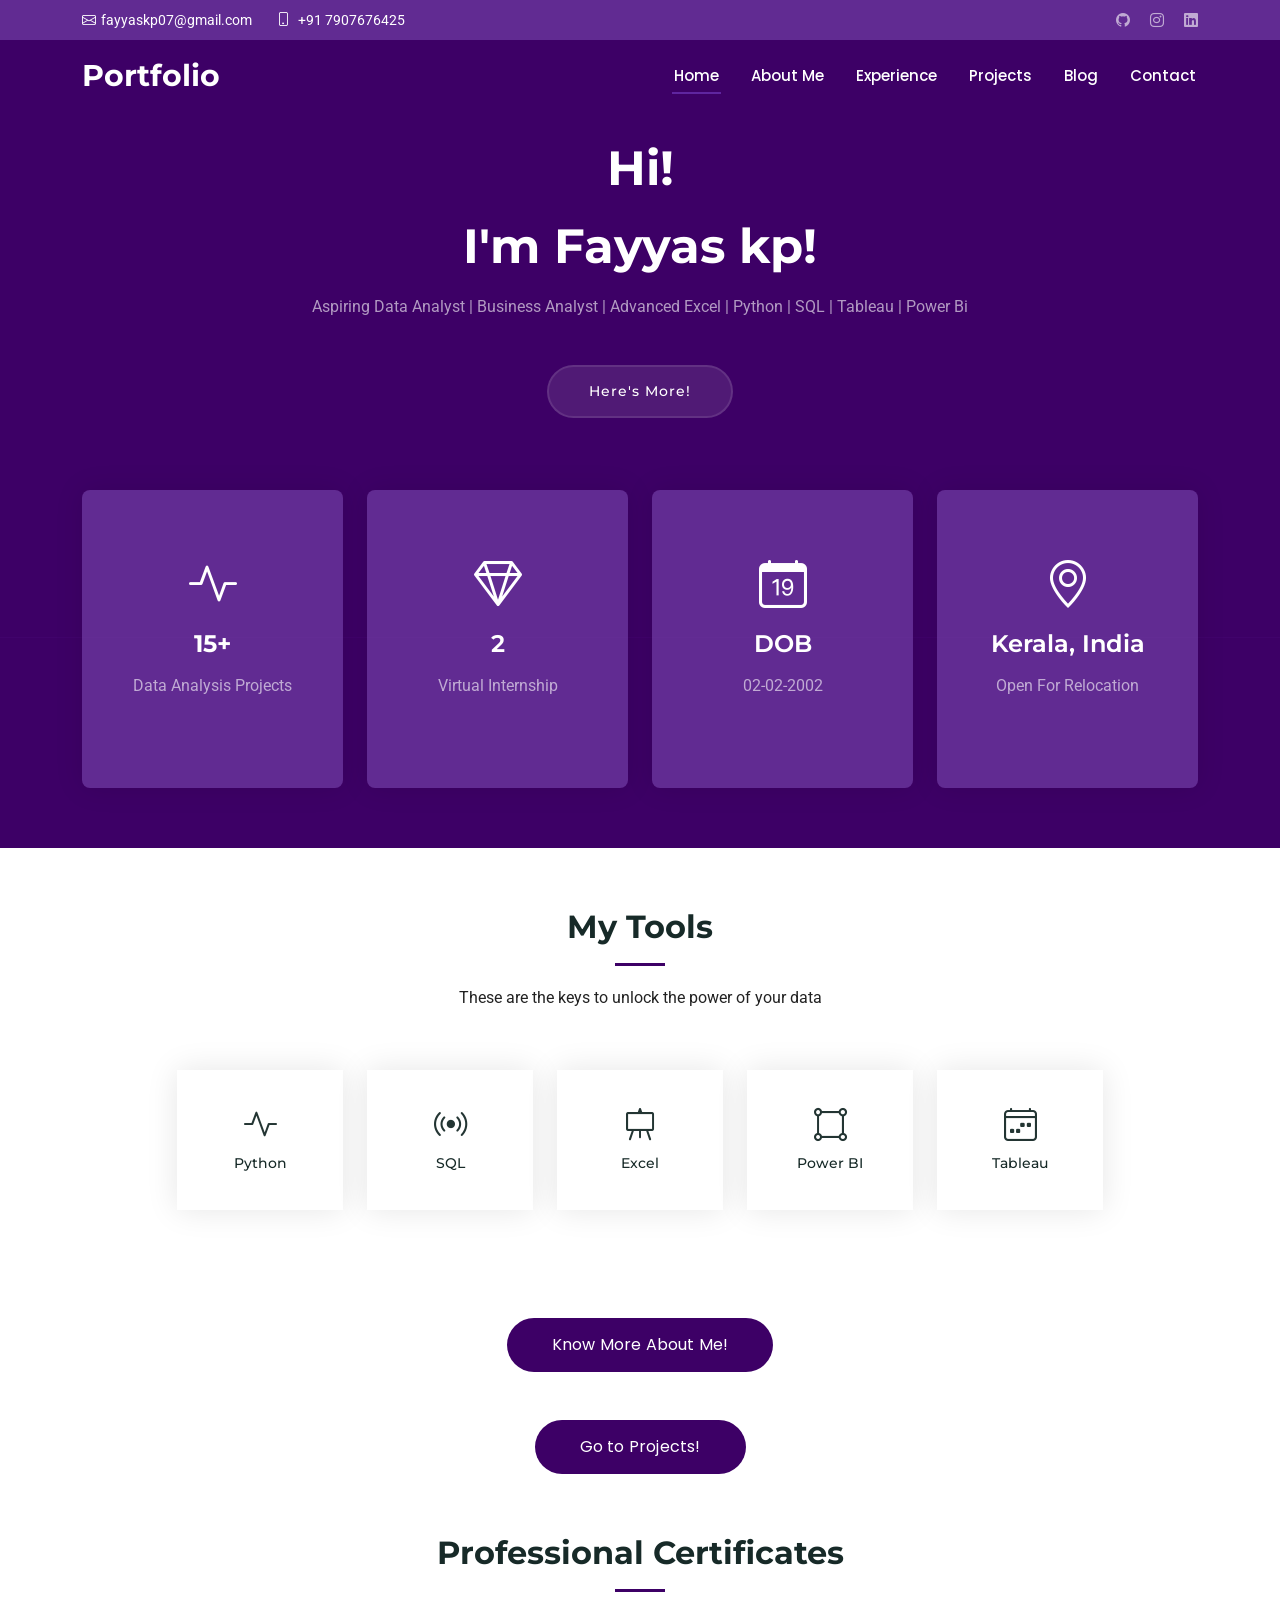
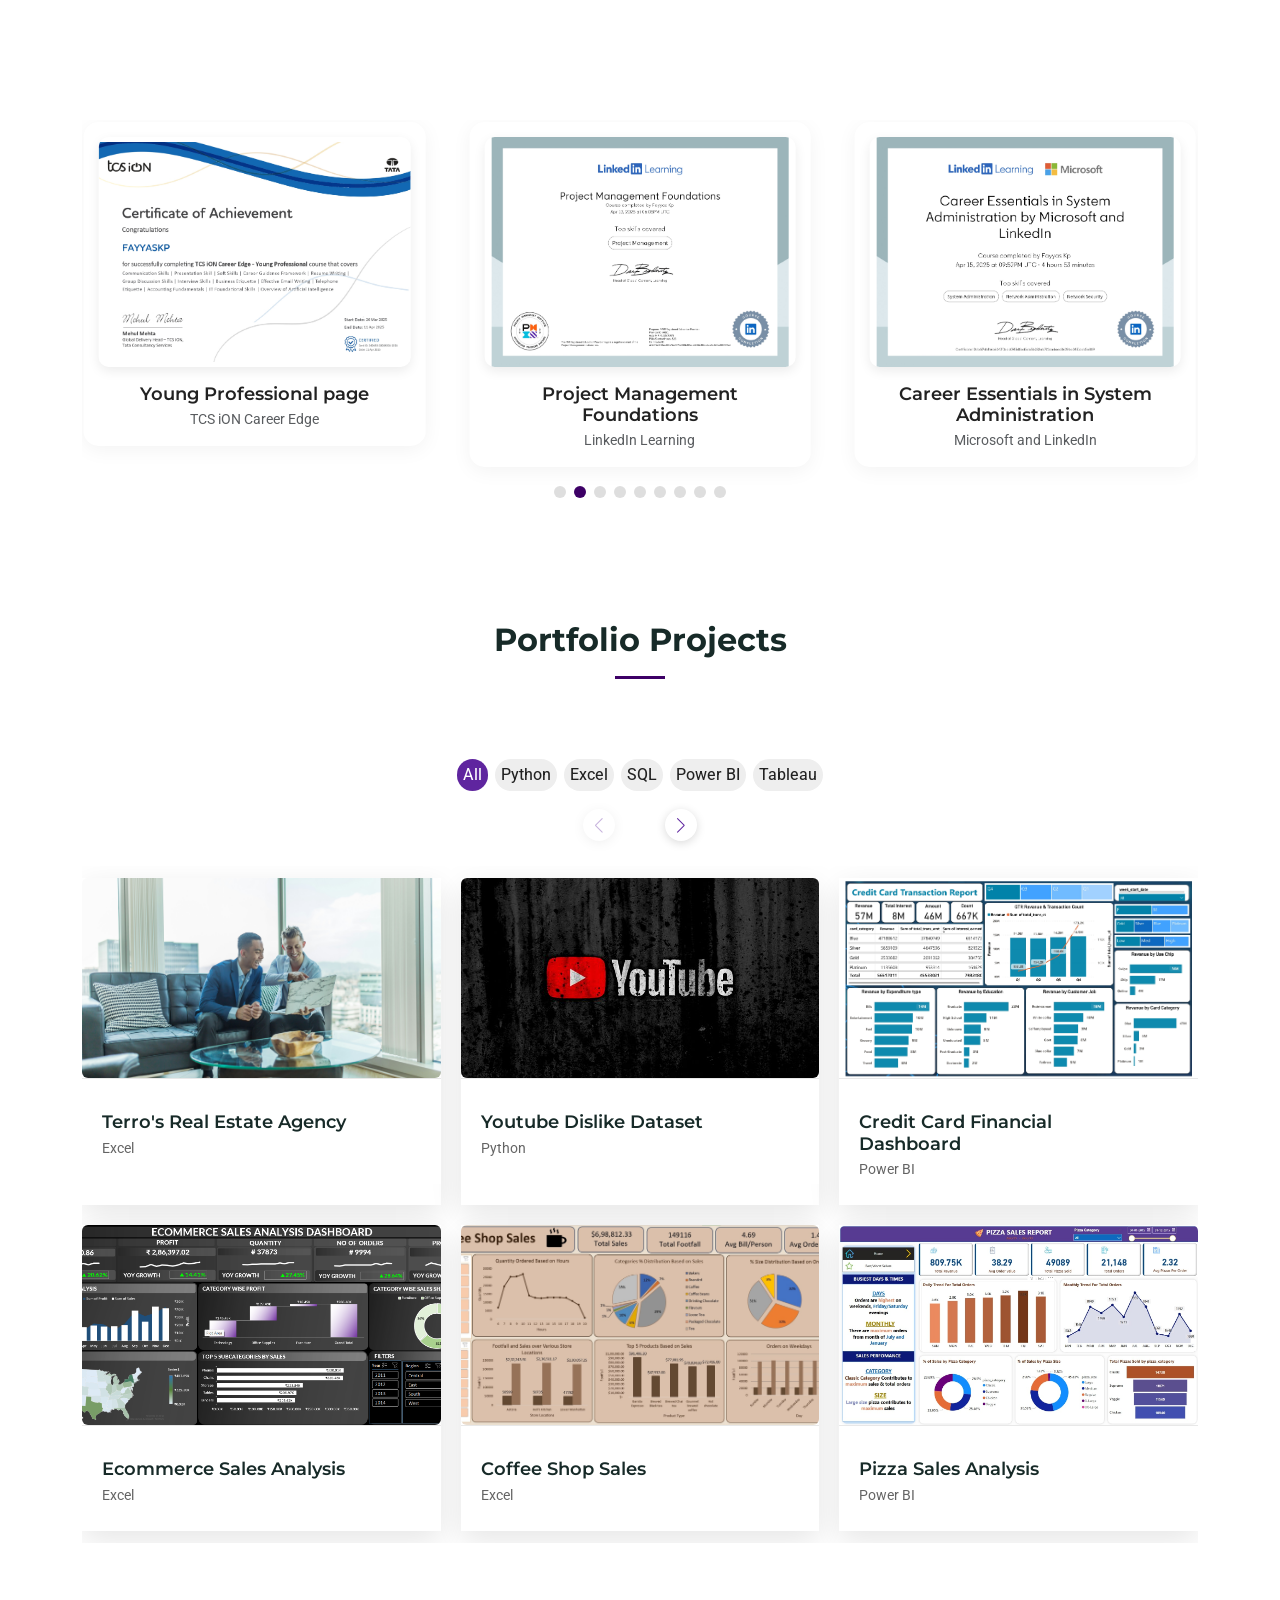
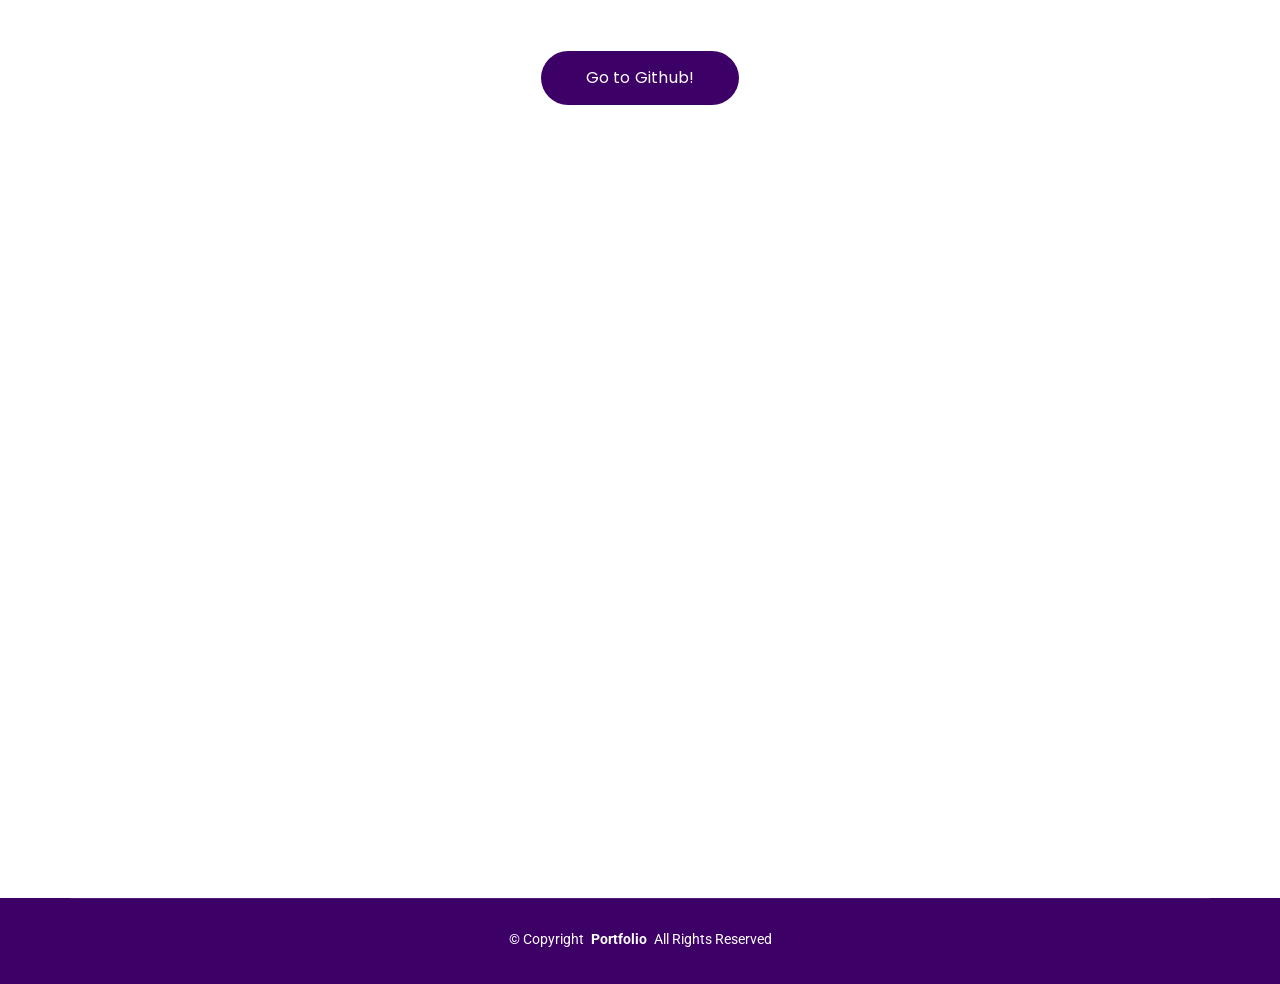
==== commit 6c8b0832: "Update index.html" ====
--- a/index.html
+++ b/index.html
@@ -595,7 +595,7 @@
   }
 </style>
 
-<section id="portfolio-projects" class="portfolio section">
+<section id="Portfolio Projects" class="portfolio section">
   <div class="container section-title" data-aos="fade-up">
     <h2>Portfolio Projects</h2>
   </div>
@@ -663,6 +663,12 @@
       category: "filter-Excel",
       img: "assets/img/Projects/Excel/Coffee Shop Sales/Dashboard.jpg",
       link: "Coffee Shop Sales.html"
+    },
+      {
+      title: "Pizza Sales Analysis",
+      category: "filter-Power-BI",
+      img: "assets/img/Projects/Power Bi/Pizza Sales Analysis SQL + Power BI/Pizza Sales Analysis Dashboard 1.jpg",
+      link: "Pizza Sales Analysis SQL + Power BI.html"
     },
     {
       title: "Pizza Sales Database Analysis",
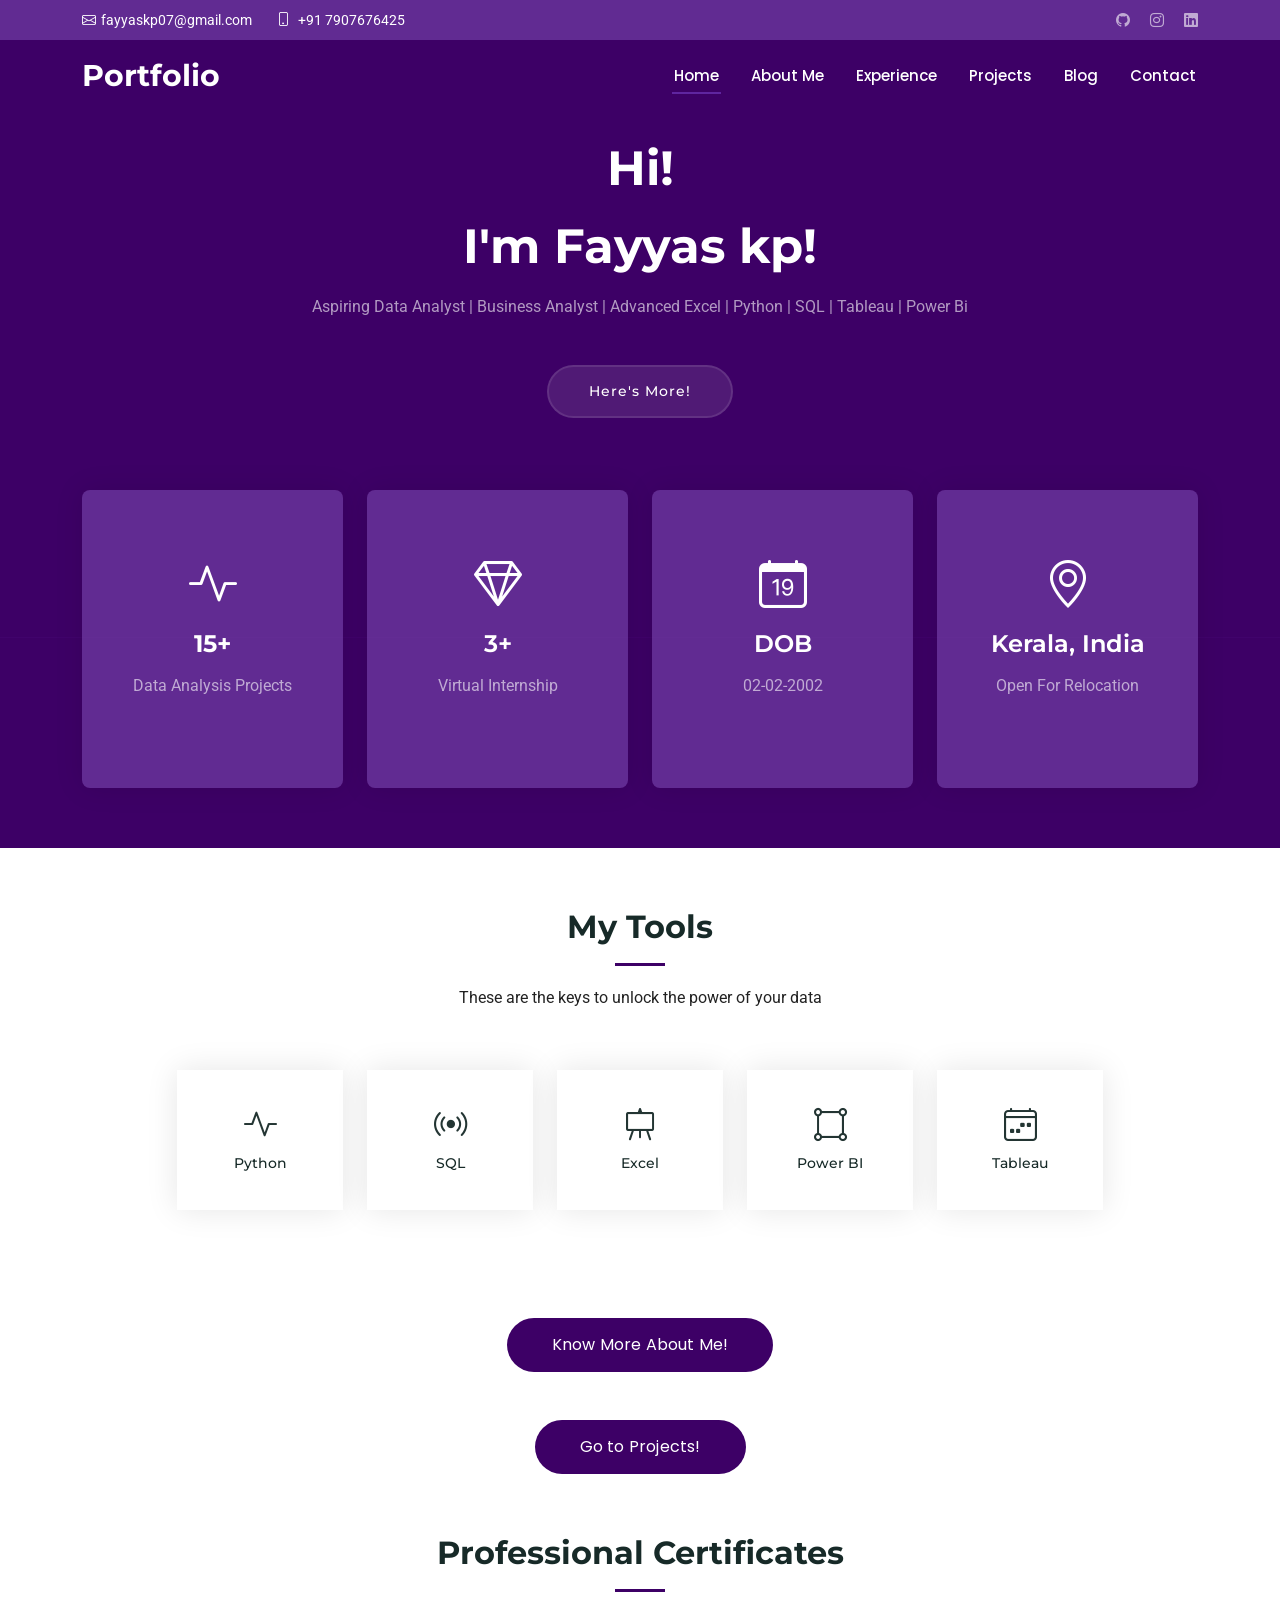
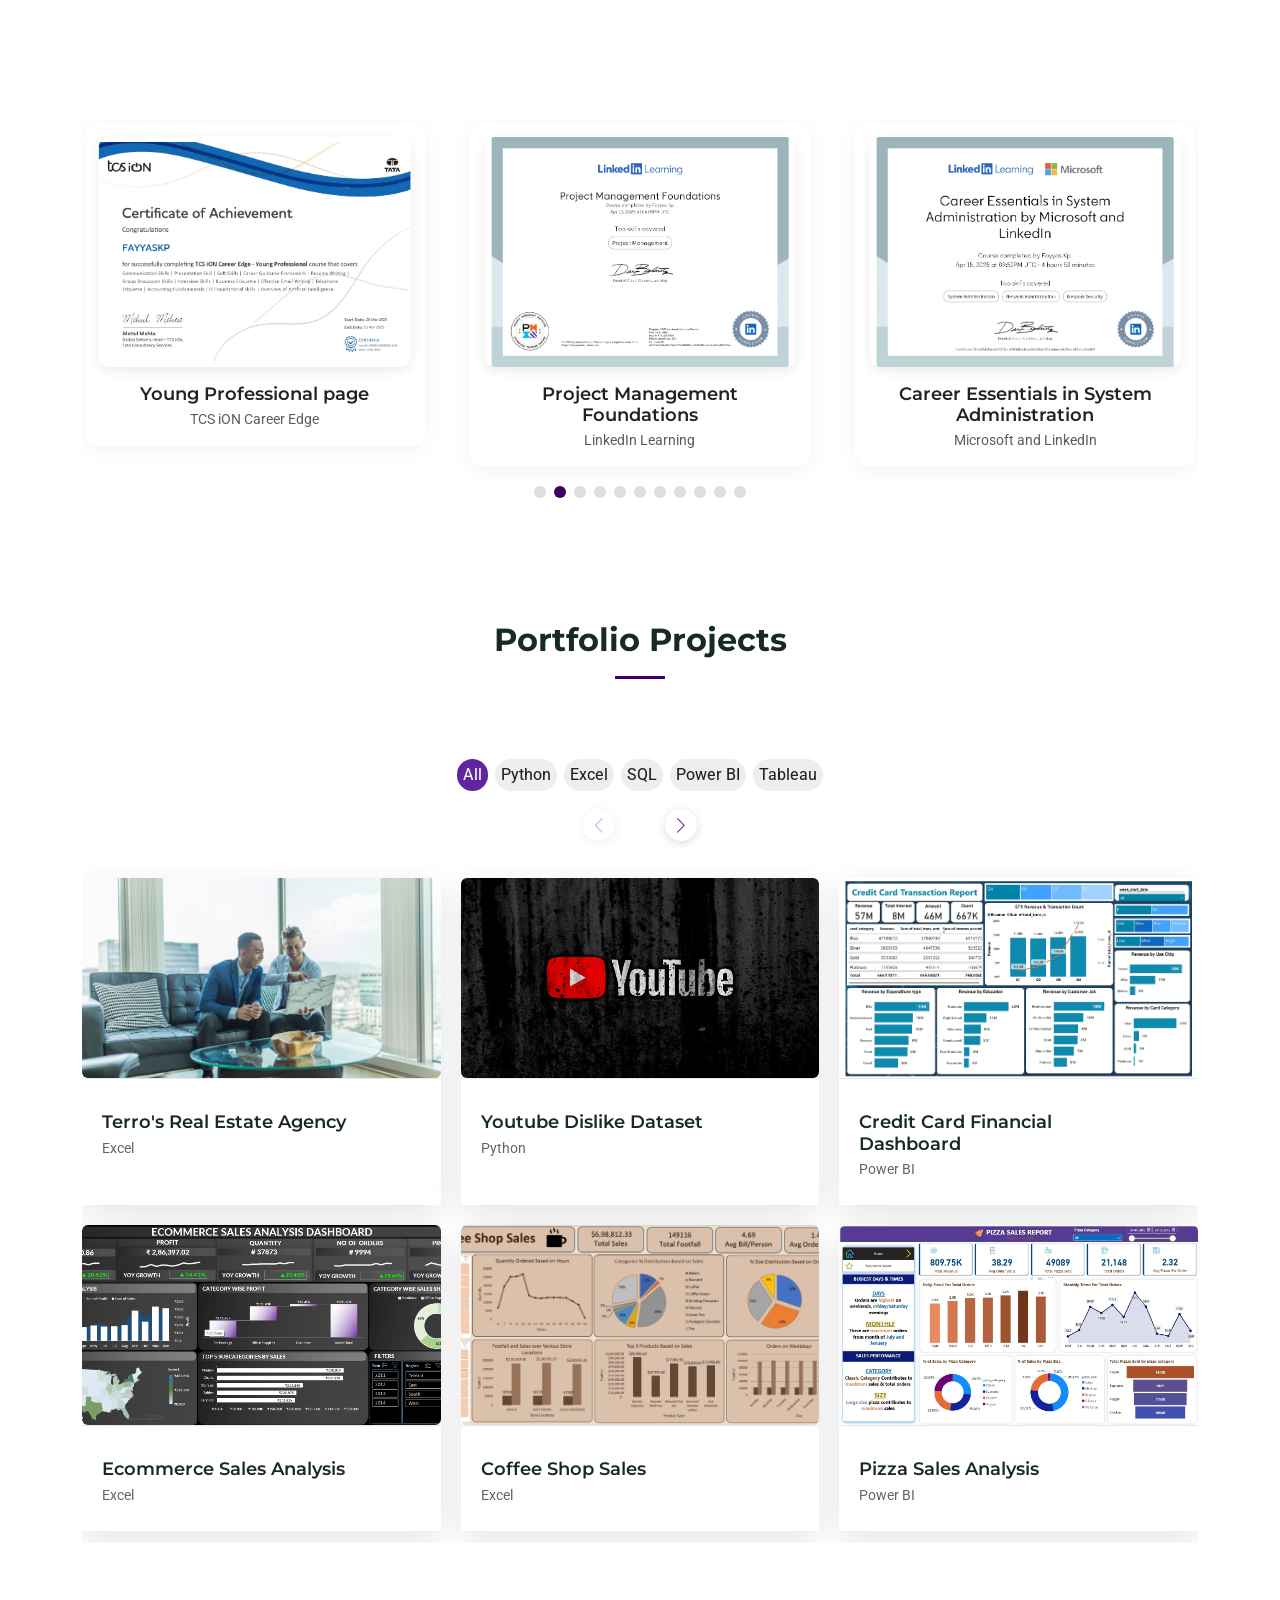
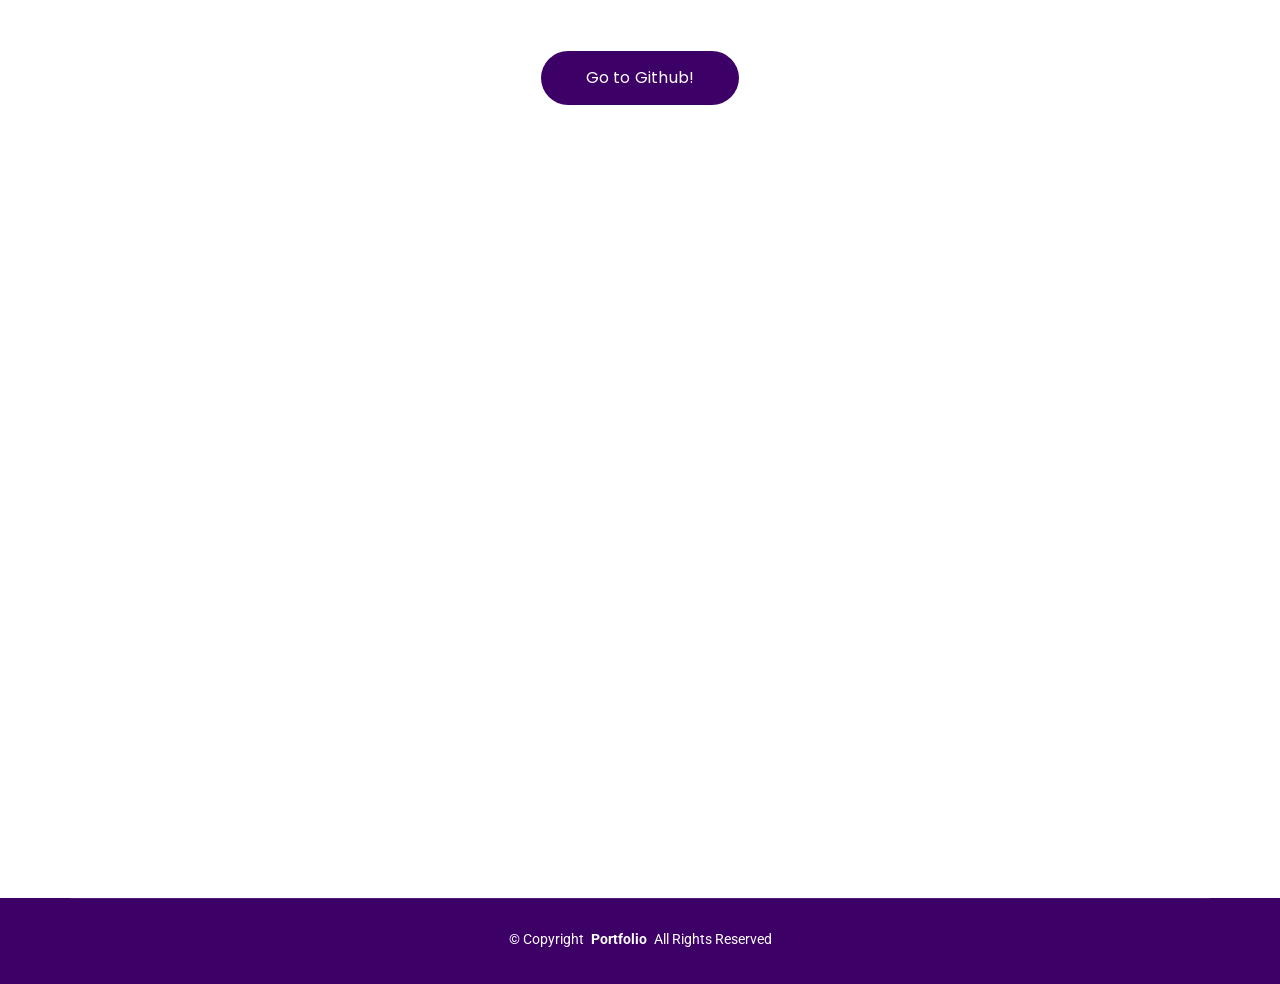
==== commit ed4153be: "Update index.html" ====
--- a/index.html
+++ b/index.html
@@ -42,17 +42,18 @@
 
     <div class="topbar d-flex align-items-center">
       <div class="container d-flex justify-content-center justify-content-md-between">
-   <div class="contact-info d-flex align-items-center">
+        <div class="contact-info d-flex align-items-center">
           <i class="bi bi-envelope d-flex align-items-center"><a href="mailto:fayyaskp07@gmail.com">fayyaskp07@gmail.com</a></i>
           <a href="tel:+917907676425" class="d-flex align-items-center ms-4 text-decoration-none" style="color: white;">
             <i class="bi bi-phone me-2"></i><span>+91 7907676425</span></a>
         </div>
-
+        
         <div class="social-links d-none d-md-flex align-items-center">
           <a href="https://github.com/Fayyas-kp" class="github"><i class="bi bi-github"></i></a>
           <a href="https://www.instagram.com/fa_yas_._/" class="instagram"><i class="bi bi-instagram"></i></a>
           <a href="https://www.linkedin.com/in/fayyas-kp-225522283/" class="linkedin"><i class="bi bi-linkedin"></i></a>
         </div>
+        
       </div>
     </div><!-- End Top Bar -->
 
@@ -70,7 +71,7 @@
           <ul>
             <li><a href="index.html" class="active">Home<br></a></li>
             <li><a href="About-Me.html">About Me </a></li>
-            <li><a href="#Experience">Experience</a></li>
+            <li><a href="#">Experience</a></li>
             <li><a href="#Portfolio Projects">Projects</a></li>
             <li><a href="#">Blog</a></li>
             <li><a href="#contact">Contact</a></li>
@@ -116,7 +117,7 @@
             <div class="col-xl-3 col-md-6">
               <div class="icon-box">
                 <div class="icon"><i class="bi bi-gem"></i></div>
-                <h5 style="font-weight: 640" class="title"><a href="" class="stretched-link">2</a></h5>
+                <h5 style="font-weight: 640" class="title"><a href="" class="stretched-link">3+</a></h5>
                 <p>Virtual Internship</p>
 
               </div>
@@ -159,7 +160,7 @@
     <!-- Center the row horizontally -->
     <div class="row justify-content-center gy-4">
 
-  <div class="col-2">
+      <div class="col-2">
         <div class="service-item  position-relative">
           <div class="icon">
             <i class="bi bi-activity"></i>
@@ -228,7 +229,8 @@
 
 
 
- <!-- Certificate Section -->
+
+    <!-- Certificate Section -->
 <section id="Professional Certificates" class="testimonials section">
 
   <!-- Section Title -->
@@ -321,6 +323,30 @@
 
         <div class="swiper-slide">
           <div class="certificate-card">
+            <a href="https://www.hackerrank.com/certificates/iframe/7595f05750cf" target="_blank">
+              <img src="assets/img/Certificates/SQL Basic- HackerRank.jpg" class="certificate-img" alt="SQL Basic">
+            </a>
+            <div class="text-center mt-3">
+              <h5 class="card-title">SQL Basic</h5>
+              <p class="card-subtitle text-muted">HackerRank</p>
+            </div>
+          </div>
+        </div>
+
+        <div class="swiper-slide">
+          <div class="certificate-card">
+            <a href="https://www.hackerrank.com/certificates/iframe/b0887eb8b3ad" target="_blank">
+              <img src="assets/img/Certificates/SQL Intermediate - HackerRank.jpg" class="certificate-img" alt="SQL Intermediate">
+            </a>
+            <div class="text-center mt-3">
+              <h5 class="card-title">SQL Intermediate</h5>
+              <p class="card-subtitle text-muted">HackerRank</p>
+            </div>
+          </div>
+        </div>
+
+        <div class="swiper-slide">
+          <div class="certificate-card">
             <a href="https://coursera.org/share/859c8447cb811071d161c494ba2b3719" target="_blank">
               <img src="assets/img/Certificates/SQL Basic- HackerRank.jpg" class="certificate-img" alt="SQL Advanced">
             </a>
@@ -330,7 +356,6 @@
             </div>
           </div>
         </div>
-        
         <div class="swiper-slide">
           <div class="certificate-card">
             <a href="https://coursera.org/share/859c8447cb811071d161c494ba2b3719" target="_blank">
@@ -452,8 +477,6 @@
     }
   }
 </style>
-
-
 
 
 
@@ -497,6 +520,8 @@
   transition: background-color 0.01s linear, color 0.01s linear, transform 0.01s linear;
   user-select: none;
 }
+
+
 
   .portfolio-flters li.filter-active {
     background-color: #5F259F;
@@ -664,7 +689,7 @@
       img: "assets/img/Projects/Excel/Coffee Shop Sales/Dashboard.jpg",
       link: "Coffee Shop Sales.html"
     },
-      {
+     {
       title: "Pizza Sales Analysis",
       category: "filter-Power-BI",
       img: "assets/img/Projects/Power Bi/Pizza Sales Analysis SQL + Power BI/Pizza Sales Analysis Dashboard 1.jpg",
@@ -774,7 +799,12 @@
 </script>
 
 
-    
+
+
+
+
+
+   
   <div class="d-flex justify-content-center mt-5">
     <a href="https://github.com/Fayyas-kp" class="rounded-pill" style="background-color: #3D0066; color: white; 
       font-weight: 500; font-size: 16px; font-family: 'Poppins', sans-serif; letter-spacing: 0.2px;
@@ -902,6 +932,7 @@
         <!-- You can delete the links only if you've purchased the pro version. -->
         <!-- Licensing information: https://bootstrapmade.com/license/ -->
         <!-- Purchase the pro version with working PHP/AJAX contact form: [buy-url] -->
+     
       </div>
     </div>
 
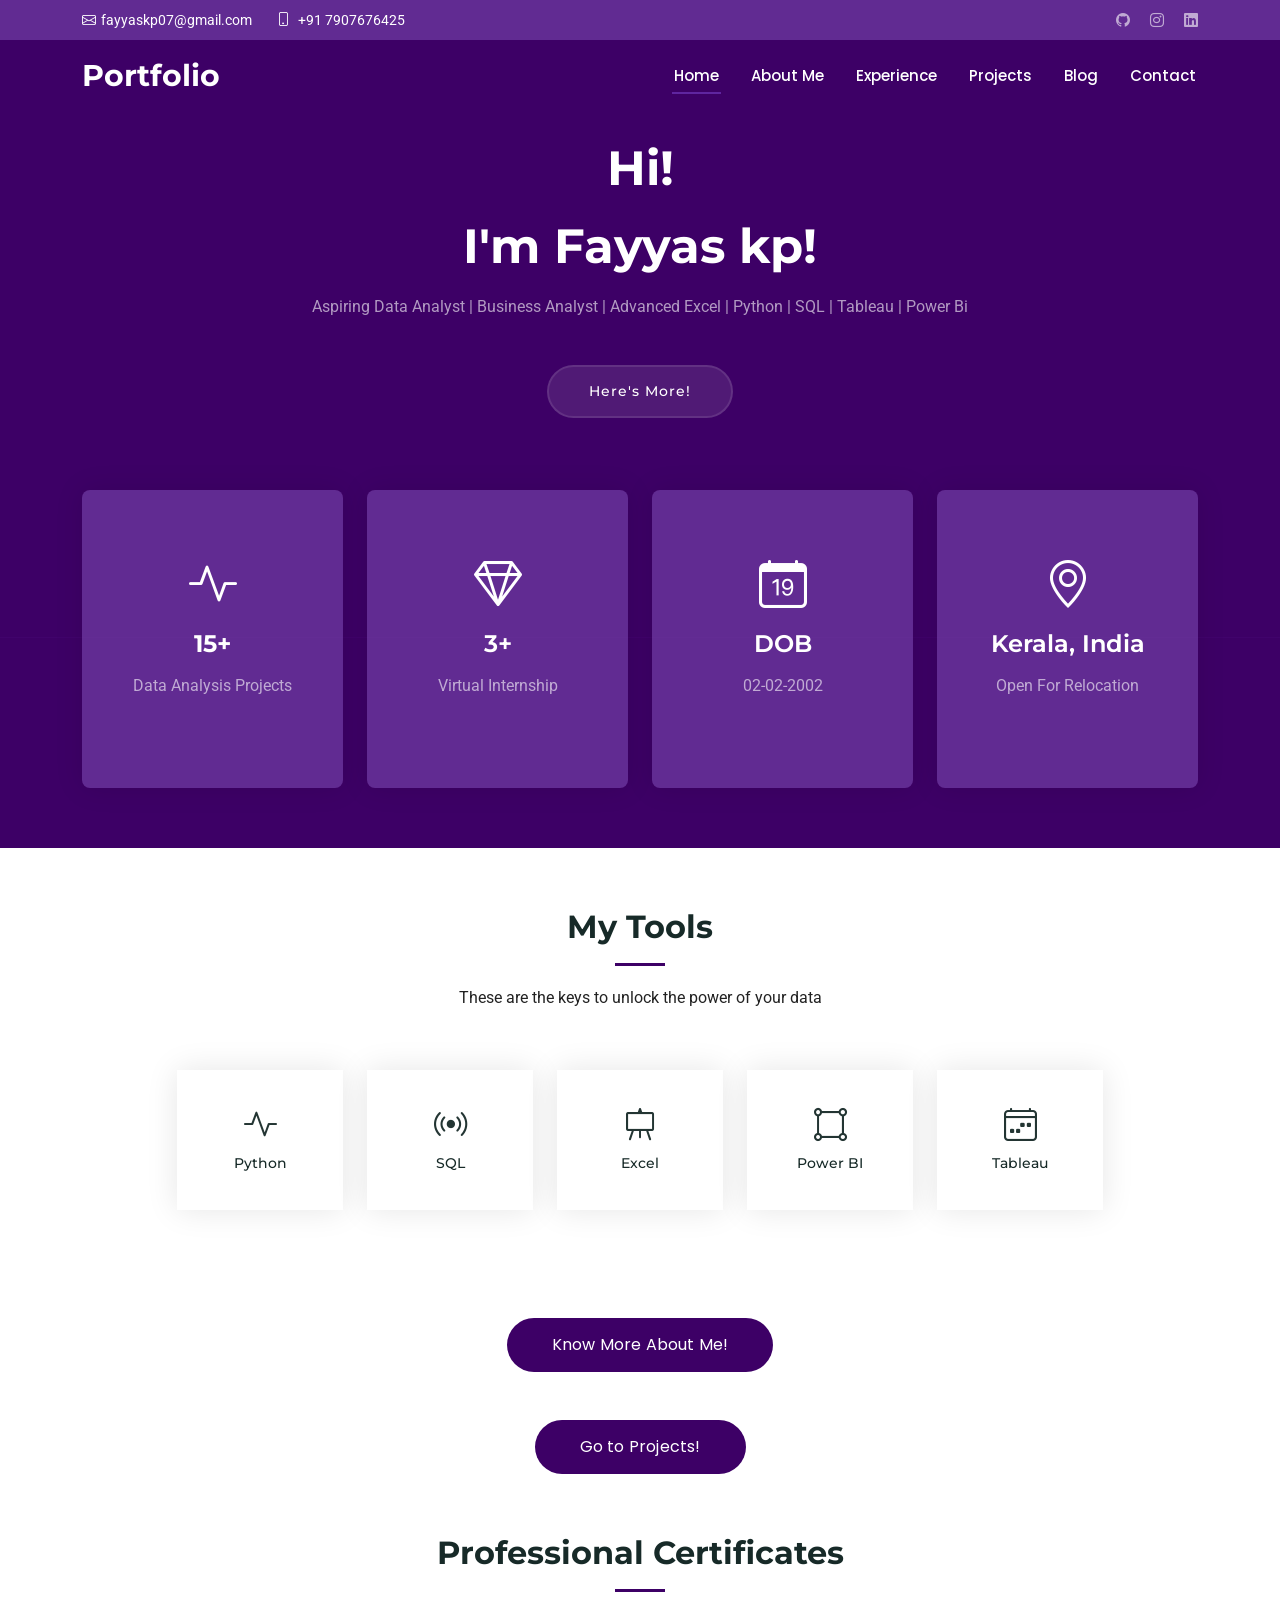
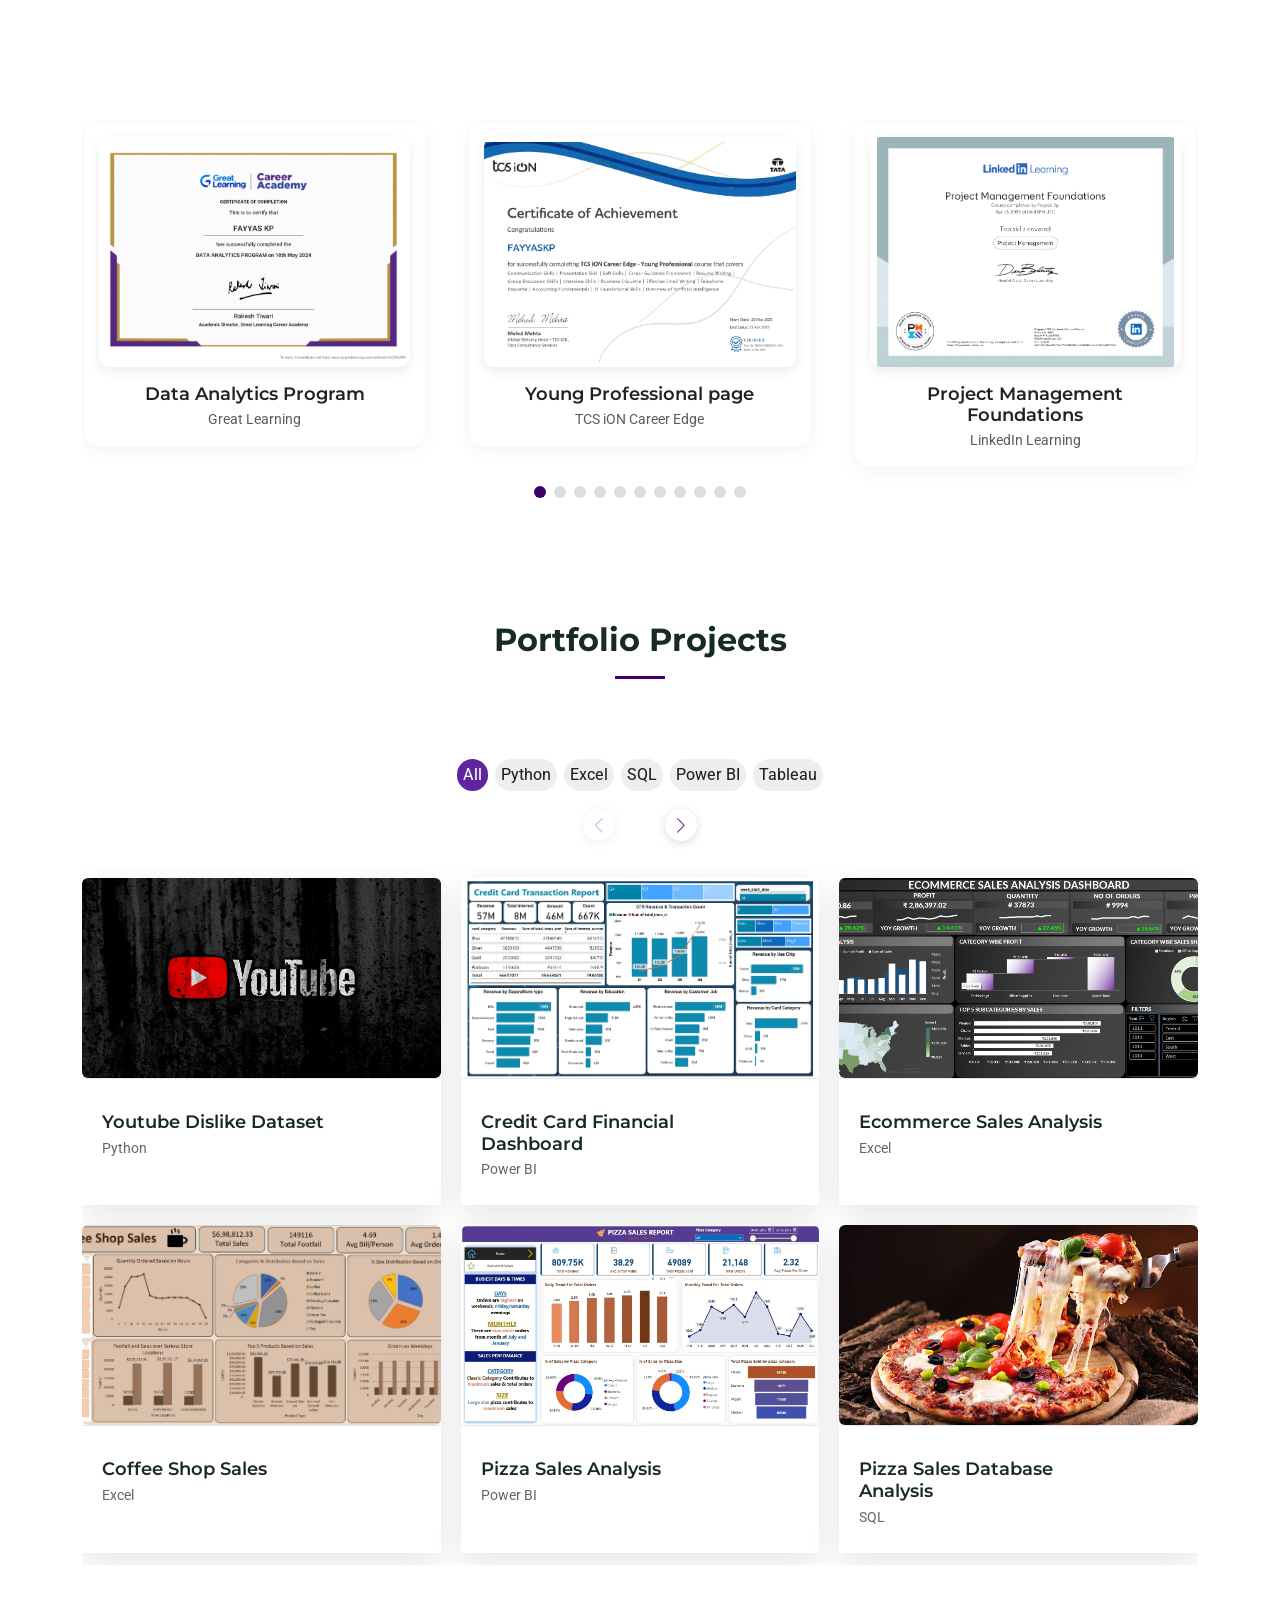
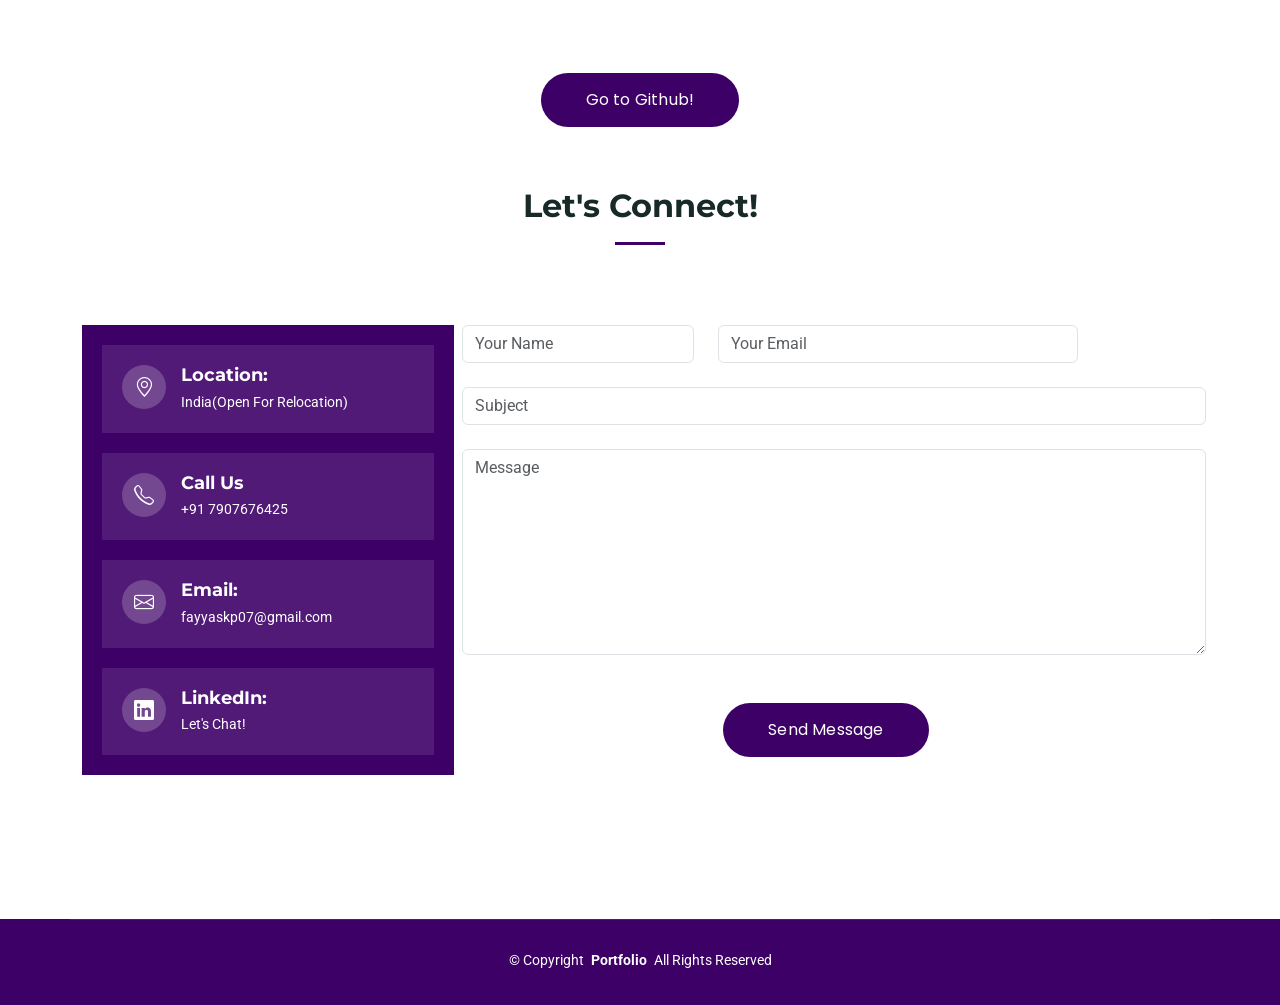
==== commit b3907d2f: "Update index.html" ====
--- a/index.html
+++ b/index.html
@@ -659,12 +659,7 @@
 
 <script>
   const projects = [
-    {
-      title: "Terro's Real Estate Agency",
-      category: "filter-Excel",
-      img: "assets/img/Projects/Excel/Terro's Real Estate Agency/Terro's Real Estate Agency.jpg",
-      link: "Terro's Real Estate Agency copy.html"
-    },
+   
     {
       title: "Youtube Dislike Dataset",
       category: "filter-Python",
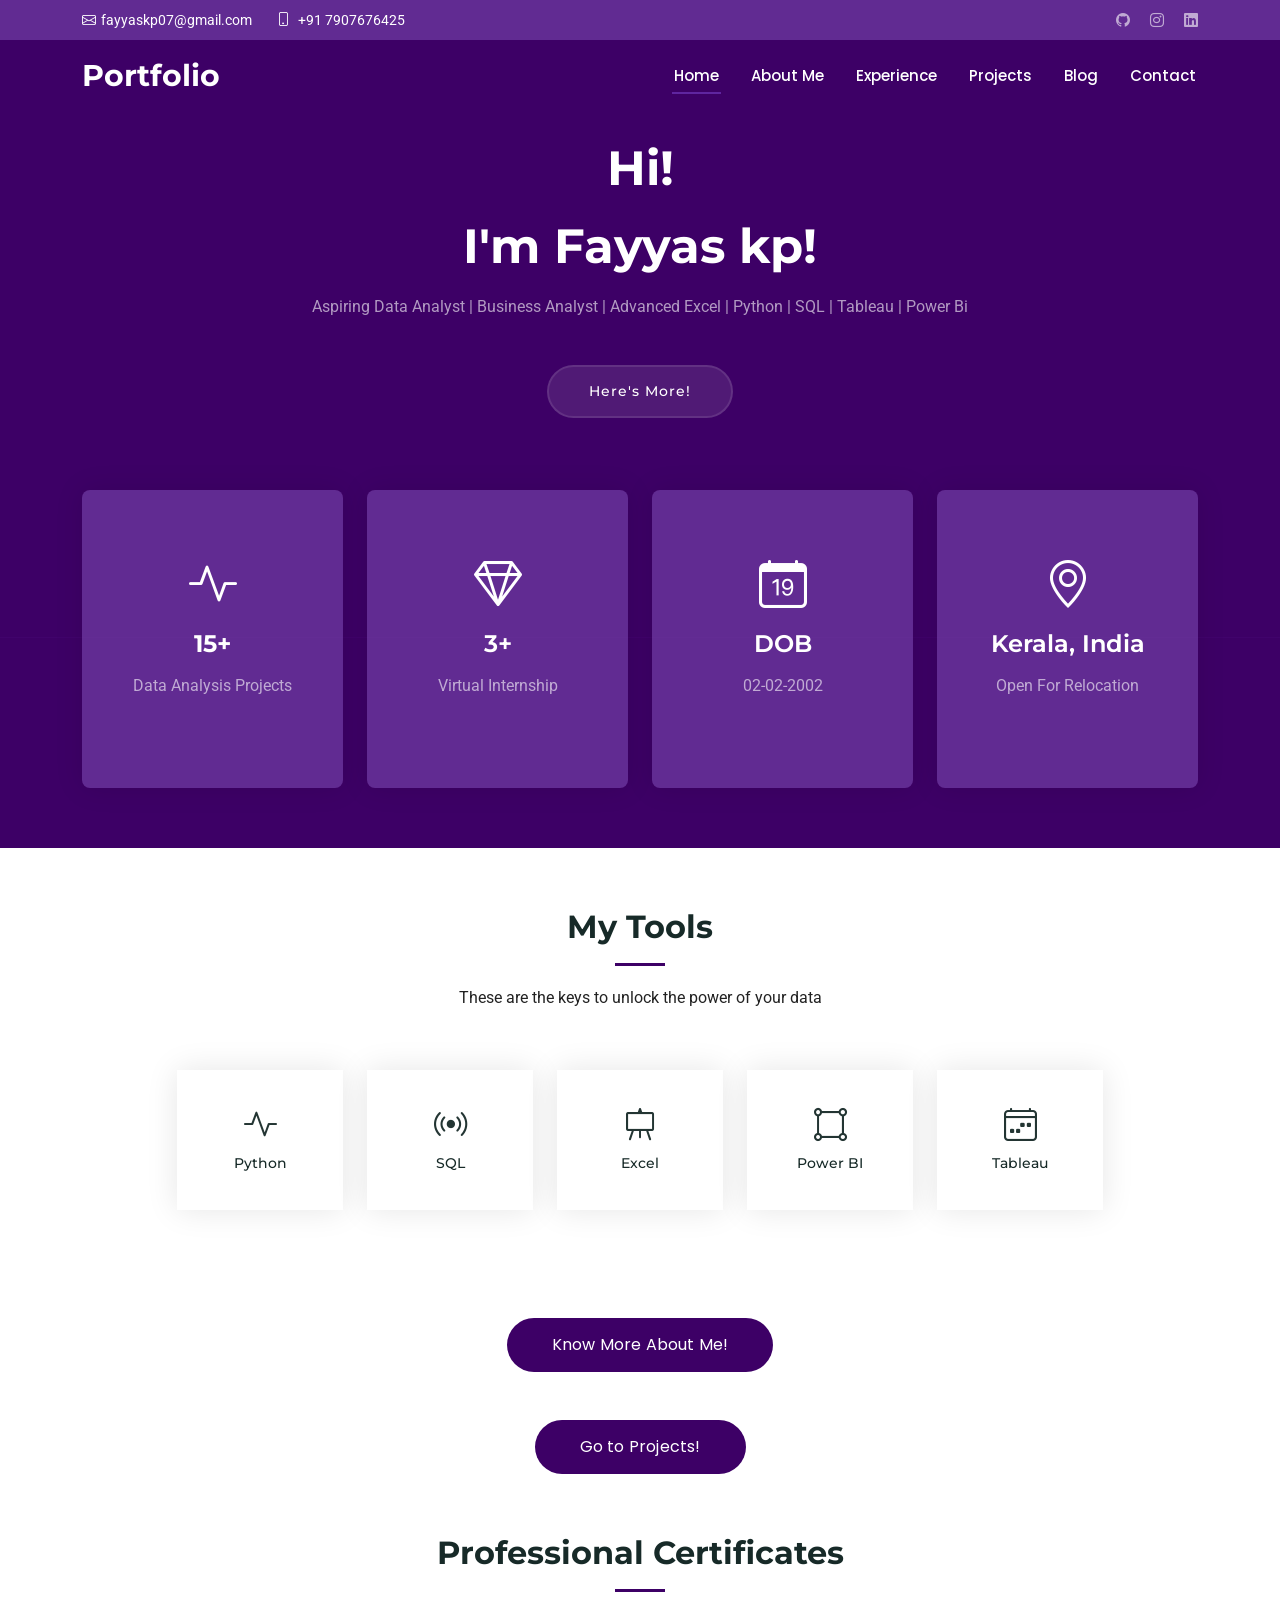
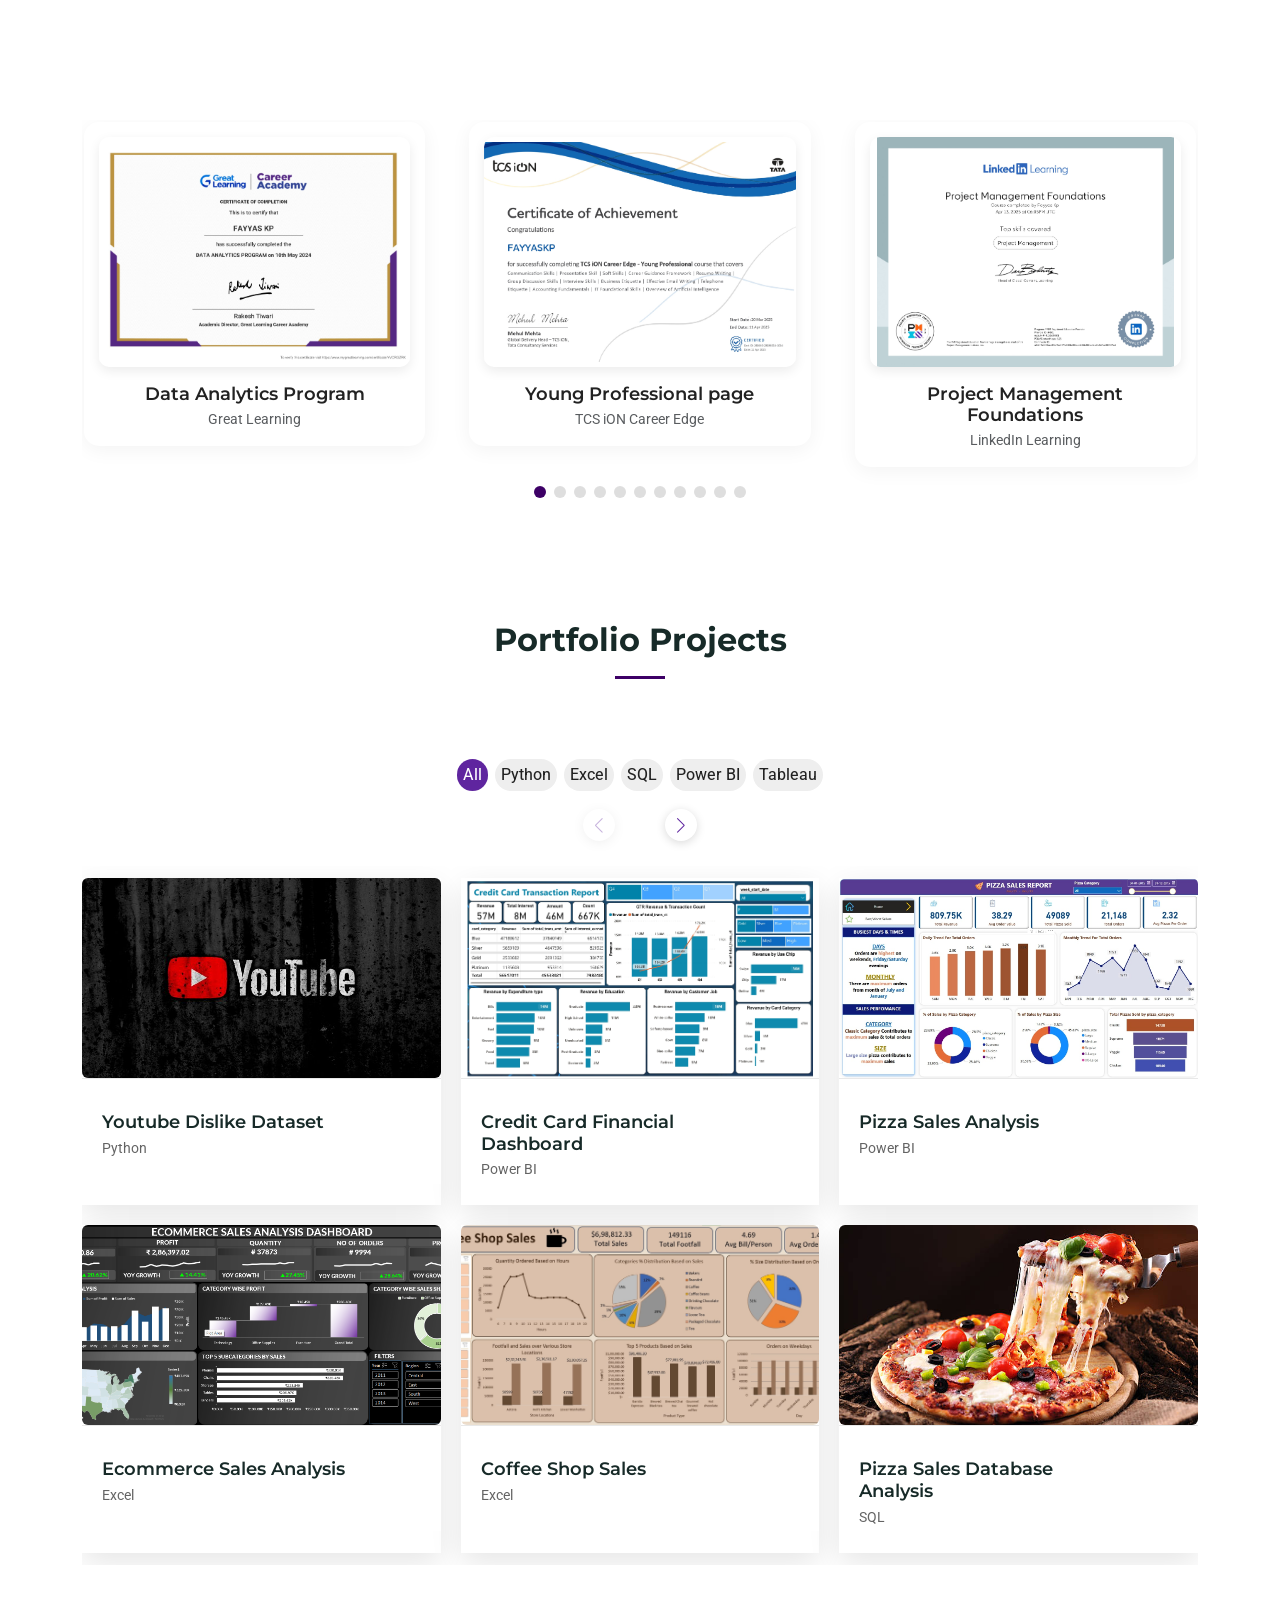
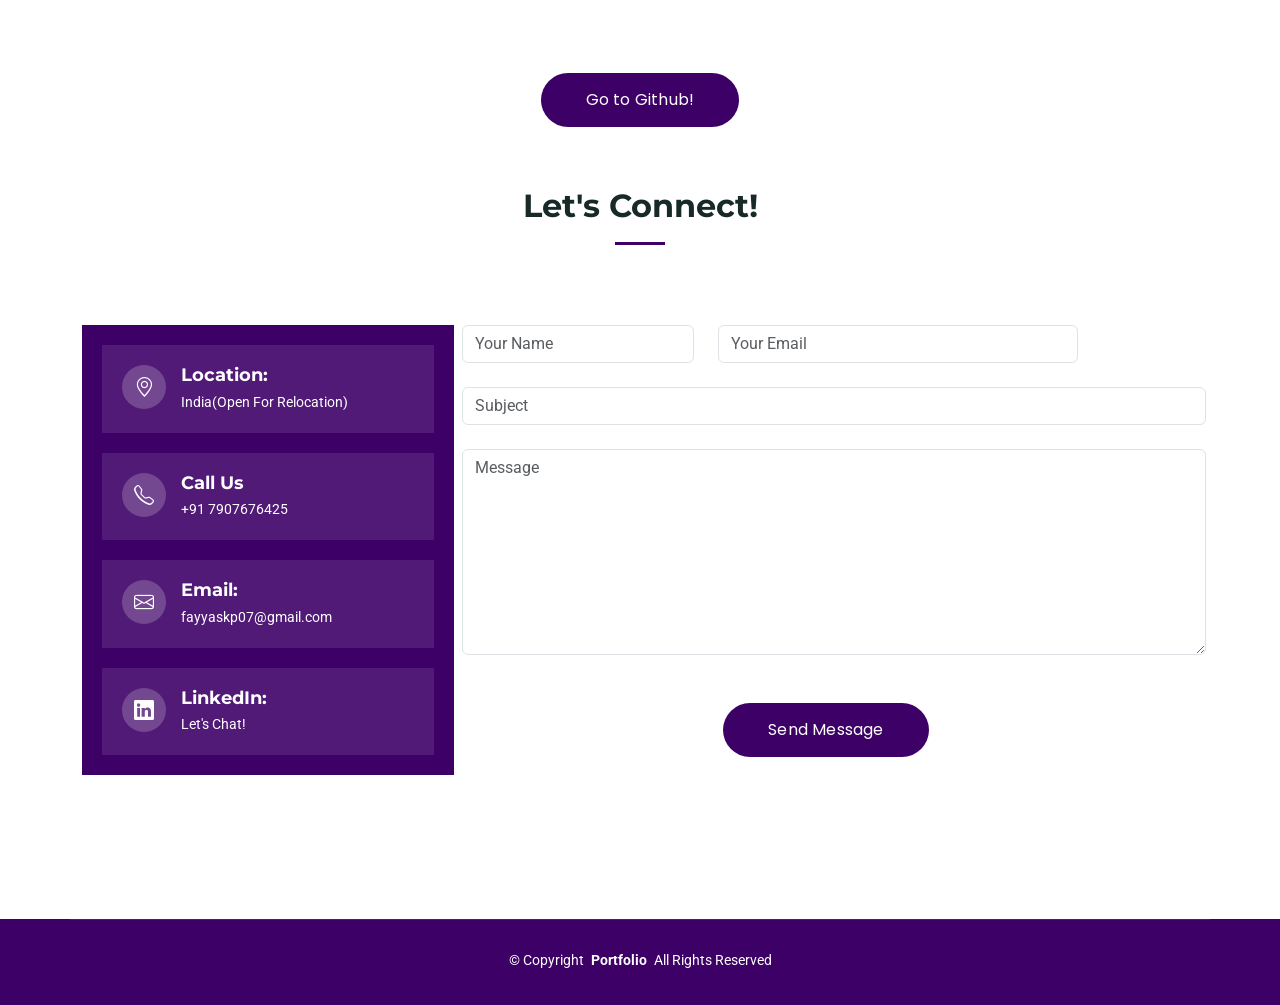
==== commit 14af1eb1: "Update index.html" ====
--- a/index.html
+++ b/index.html
@@ -672,23 +672,23 @@
       img: "assets/img/Projects/Power Bi/Credit Card Financial Dashboard/Credit Card Financial Dashboard-Transaction.jpg",
       link: "Credit Card Financial Dashboard.html"
     },
-    {
-      title: "Ecommerce Sales Analysis",
-      category: "filter-Excel",
-      img: "assets/img/Projects/Excel/Ecommerce Sales Analysis/Ecommerce Sales Analysis.png",
-      link: "Ecommerce Sales Analysis.html"
-    },
-    {
-      title: "Coffee Shop Sales",
-      category: "filter-Excel",
-      img: "assets/img/Projects/Excel/Coffee Shop Sales/Dashboard.jpg",
-      link: "Coffee Shop Sales.html"
-    },
      {
       title: "Pizza Sales Analysis",
       category: "filter-Power-BI",
       img: "assets/img/Projects/Power Bi/Pizza Sales Analysis SQL + Power BI/Pizza Sales Analysis Dashboard 1.jpg",
       link: "Pizza Sales Analysis SQL + Power BI.html"
+    },
+    {
+      title: "Ecommerce Sales Analysis",
+      category: "filter-Excel",
+      img: "assets/img/Projects/Excel/Ecommerce Sales Analysis/Ecommerce Sales Analysis.png",
+      link: "Ecommerce Sales Analysis.html"
+    },
+    {
+      title: "Coffee Shop Sales",
+      category: "filter-Excel",
+      img: "assets/img/Projects/Excel/Coffee Shop Sales/Dashboard.jpg",
+      link: "Coffee Shop Sales.html"
     },
     {
       title: "Pizza Sales Database Analysis",
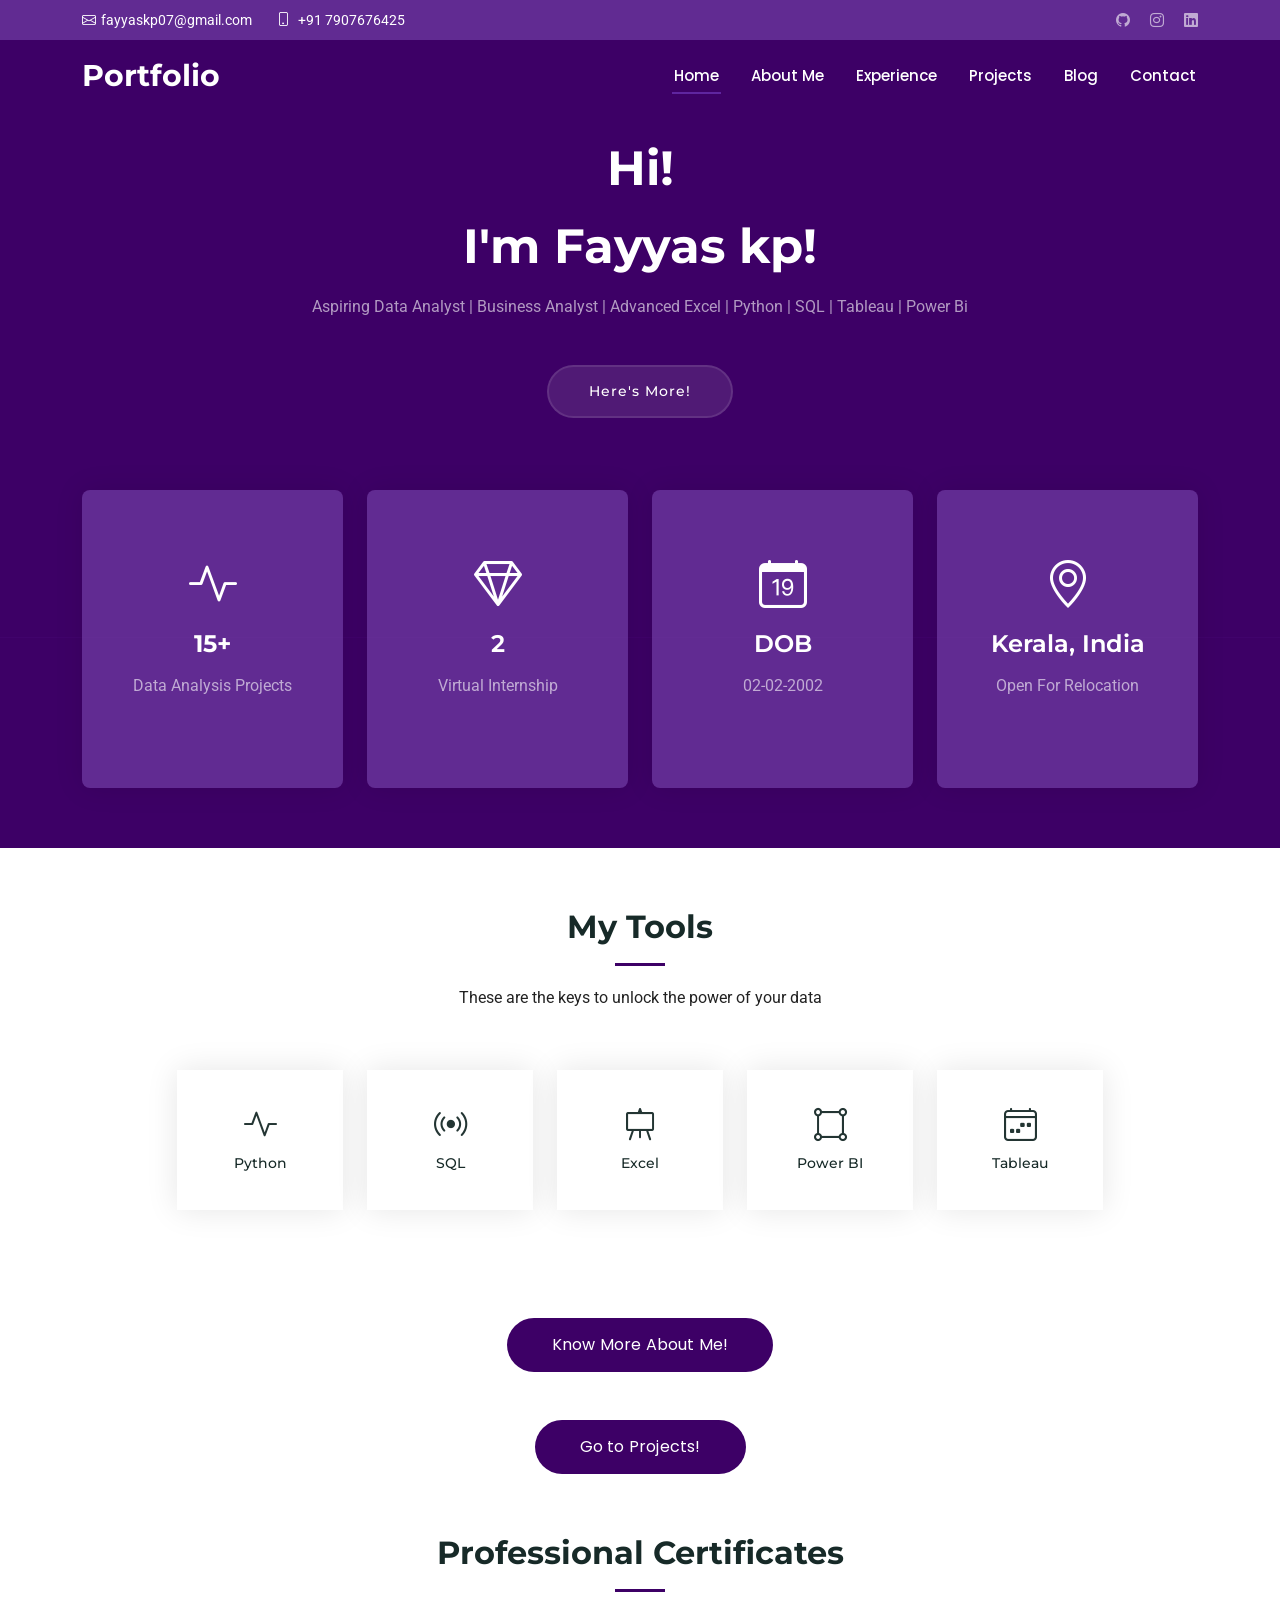
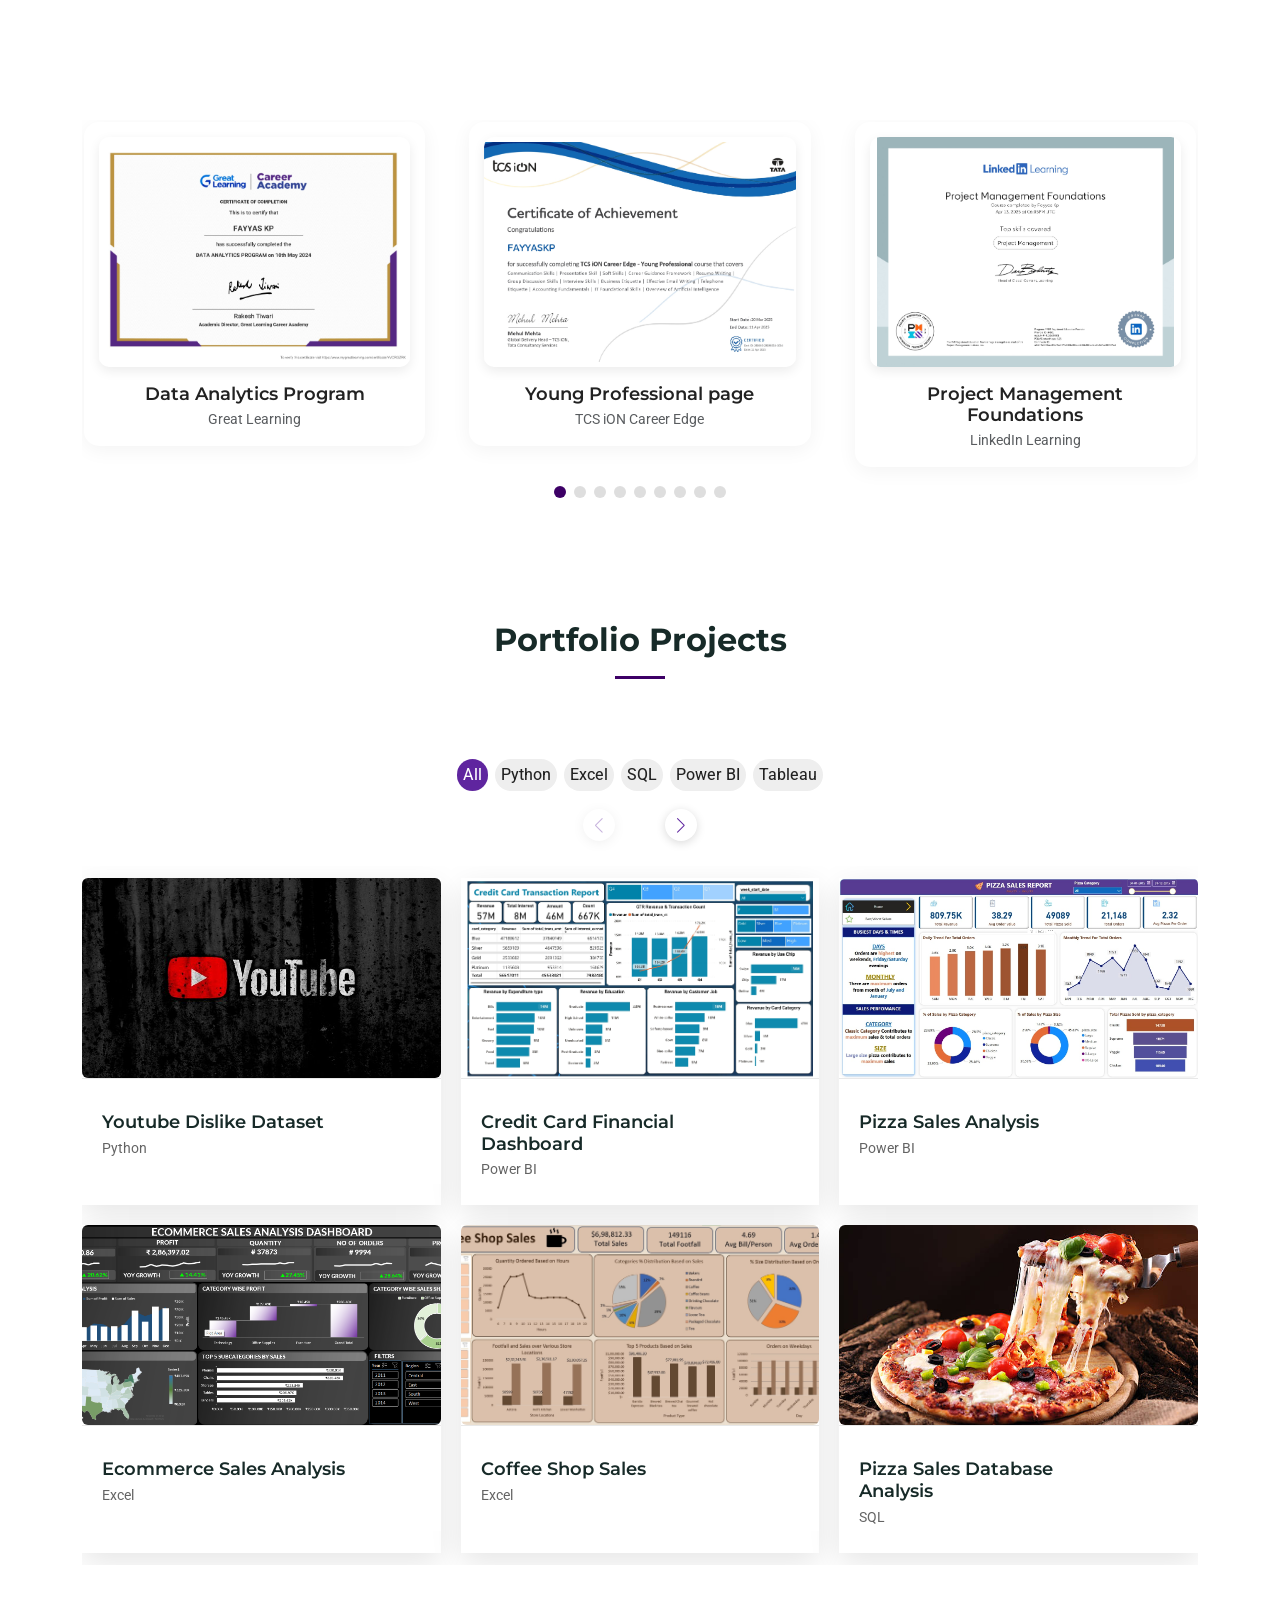
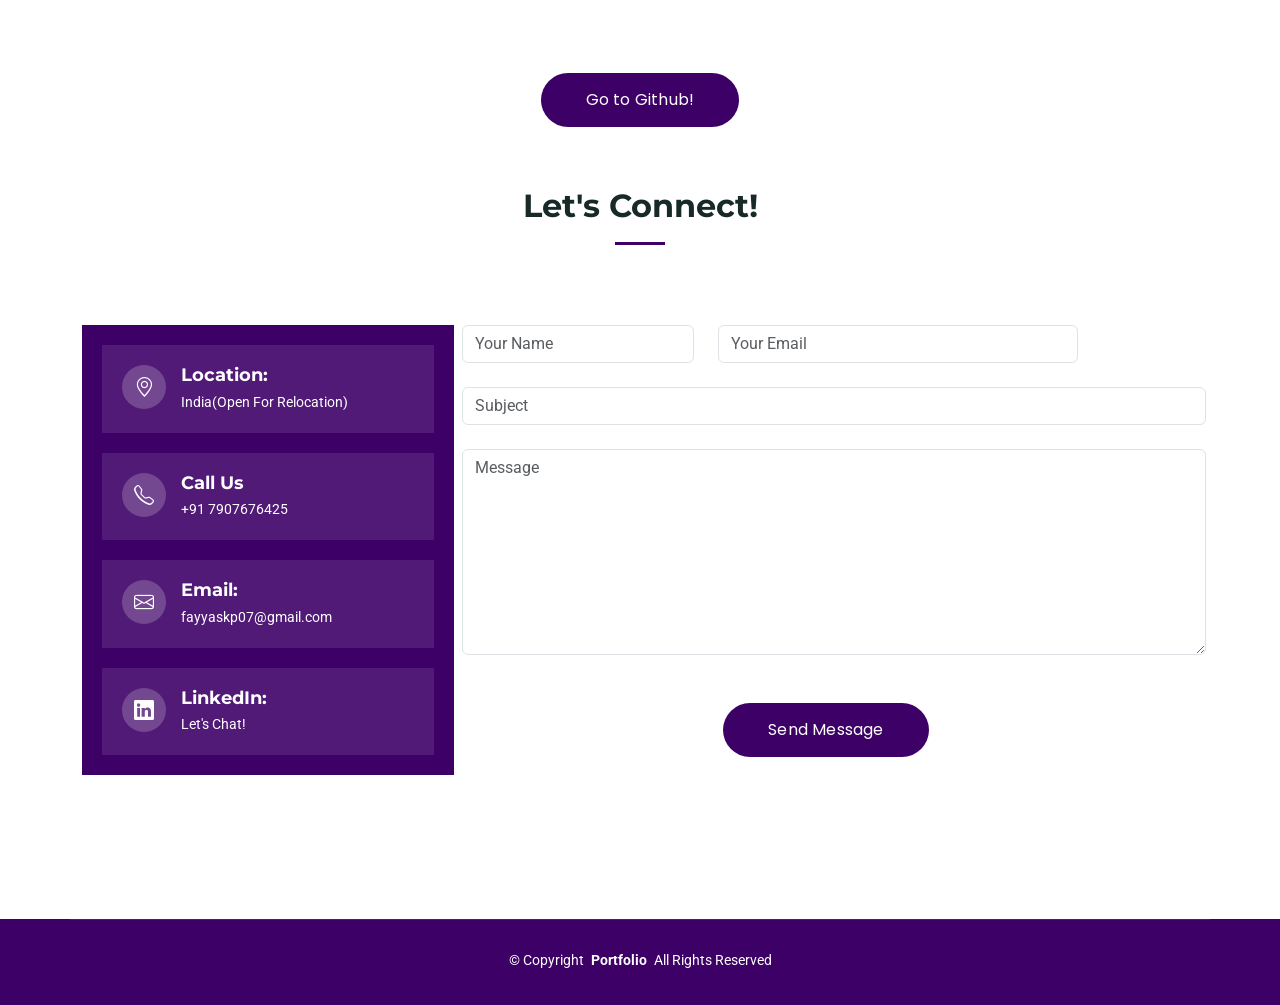
==== commit 21c705f9: "Update index.html" ====
--- a/index.html
+++ b/index.html
@@ -117,7 +117,7 @@
             <div class="col-xl-3 col-md-6">
               <div class="icon-box">
                 <div class="icon"><i class="bi bi-gem"></i></div>
-                <h5 style="font-weight: 640" class="title"><a href="" class="stretched-link">3+</a></h5>
+                <h5 style="font-weight: 640" class="title"><a href="" class="stretched-link">2</a></h5>
                 <p>Virtual Internship</p>
 
               </div>
@@ -321,31 +321,7 @@
           </div>
         </div>
 
-        <div class="swiper-slide">
-          <div class="certificate-card">
-            <a href="https://www.hackerrank.com/certificates/iframe/7595f05750cf" target="_blank">
-              <img src="assets/img/Certificates/SQL Basic- HackerRank.jpg" class="certificate-img" alt="SQL Basic">
-            </a>
-            <div class="text-center mt-3">
-              <h5 class="card-title">SQL Basic</h5>
-              <p class="card-subtitle text-muted">HackerRank</p>
-            </div>
-          </div>
-        </div>
-
-        <div class="swiper-slide">
-          <div class="certificate-card">
-            <a href="https://www.hackerrank.com/certificates/iframe/b0887eb8b3ad" target="_blank">
-              <img src="assets/img/Certificates/SQL Intermediate - HackerRank.jpg" class="certificate-img" alt="SQL Intermediate">
-            </a>
-            <div class="text-center mt-3">
-              <h5 class="card-title">SQL Intermediate</h5>
-              <p class="card-subtitle text-muted">HackerRank</p>
-            </div>
-          </div>
-        </div>
-
-        <div class="swiper-slide">
+ <div class="swiper-slide">
           <div class="certificate-card">
             <a href="https://coursera.org/share/859c8447cb811071d161c494ba2b3719" target="_blank">
               <img src="assets/img/Certificates/SQL Basic- HackerRank.jpg" class="certificate-img" alt="SQL Advanced">
